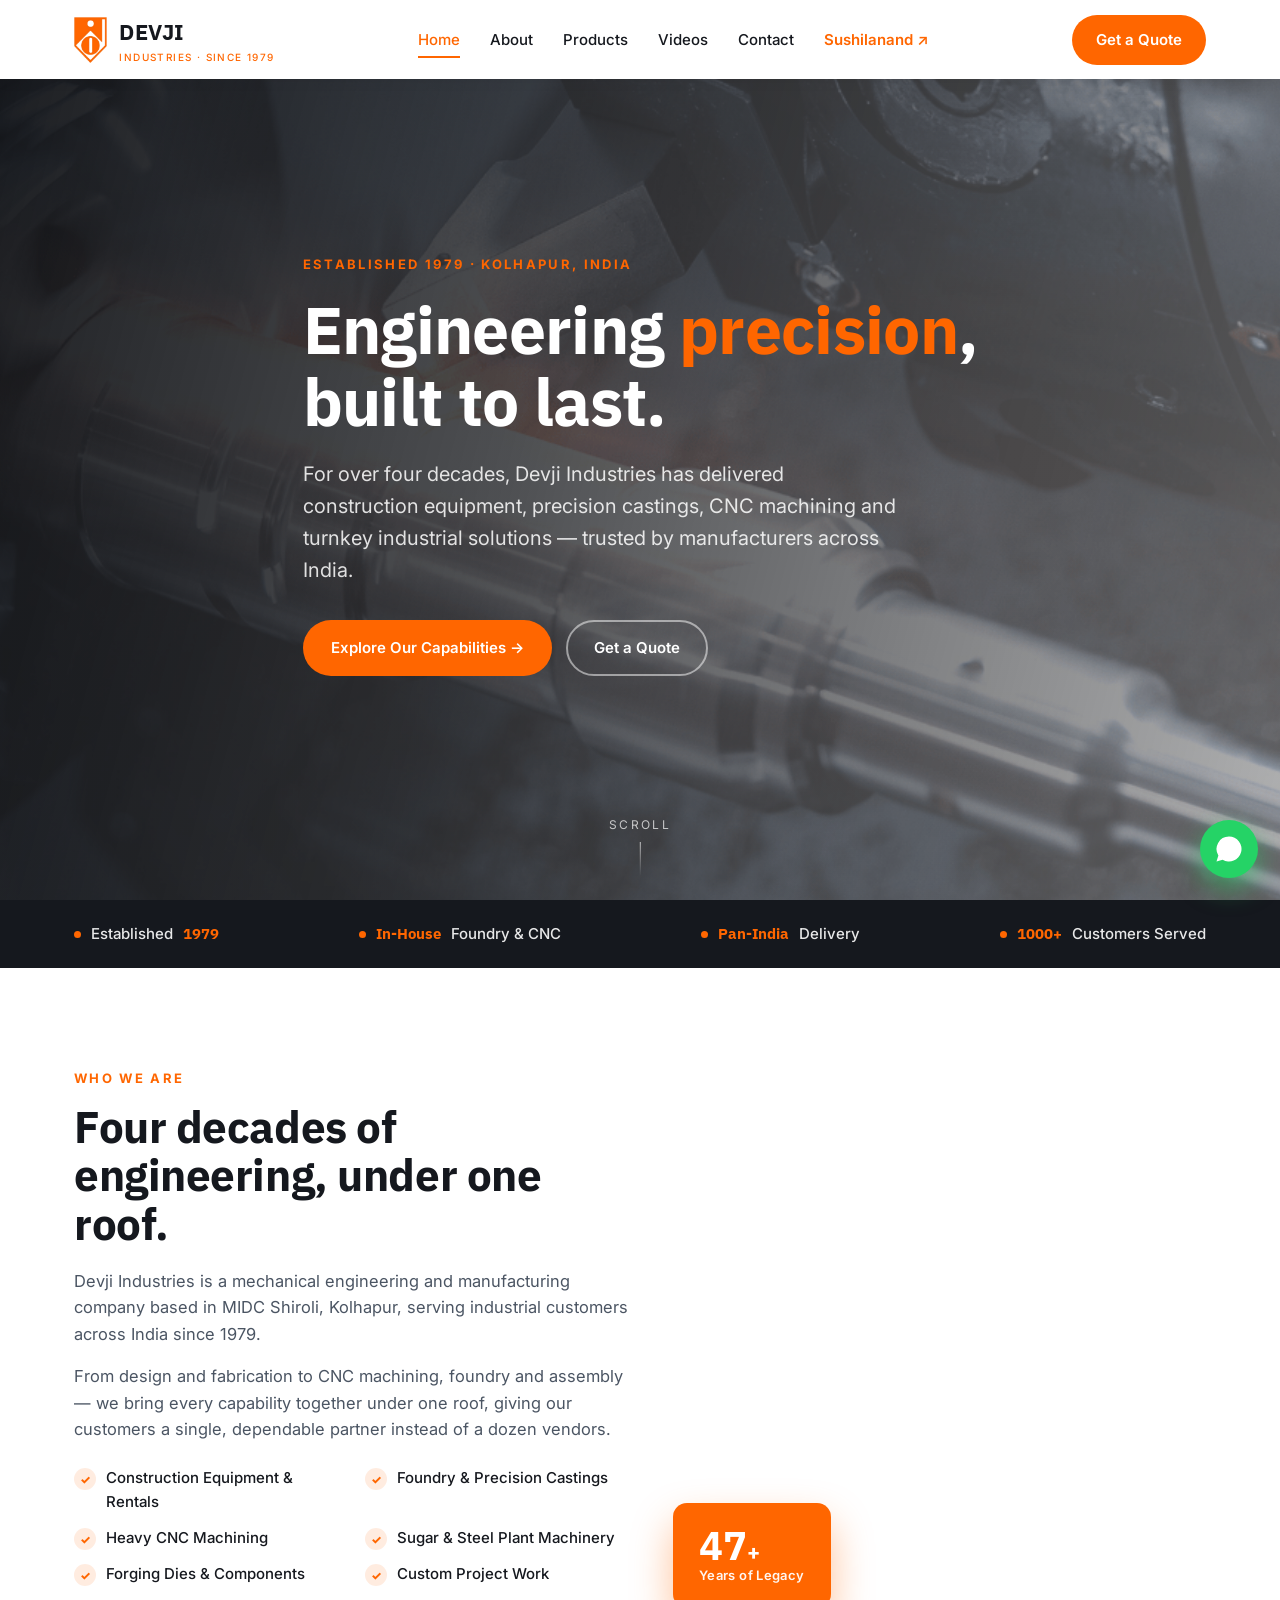
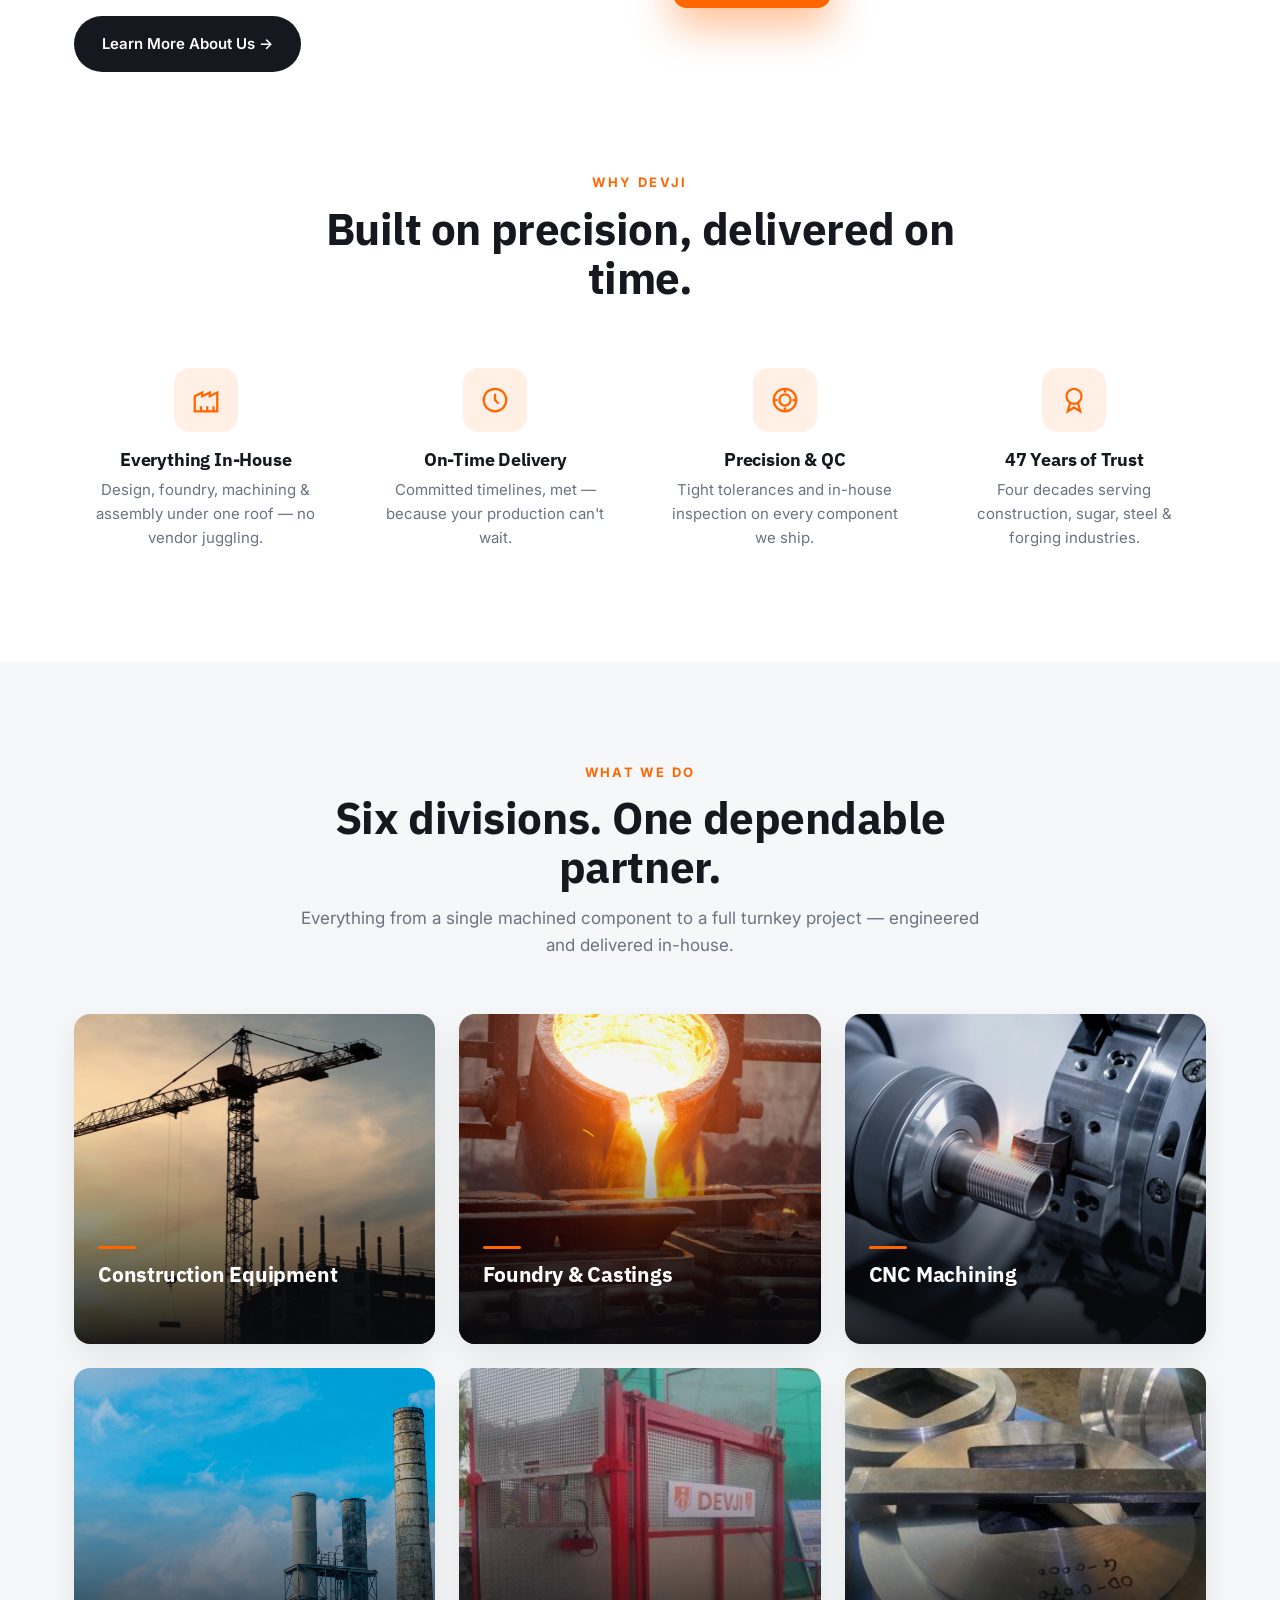
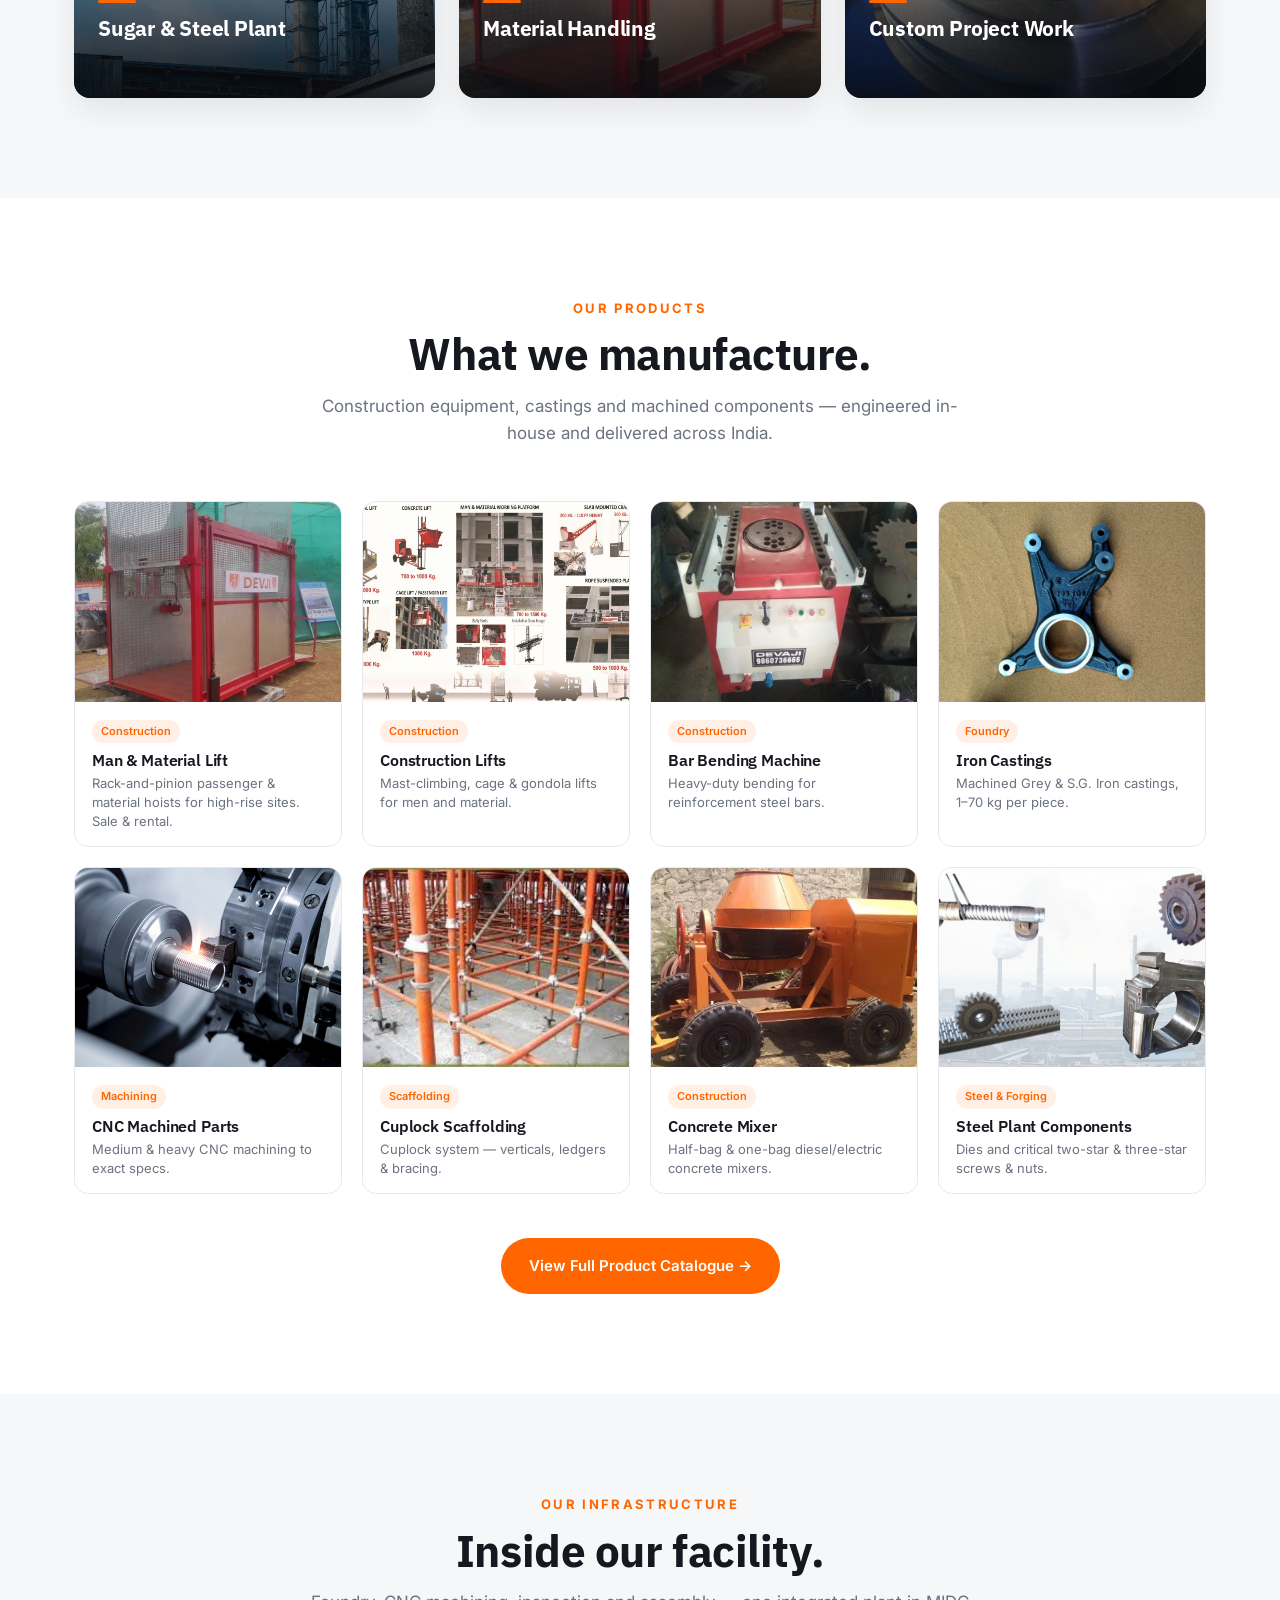
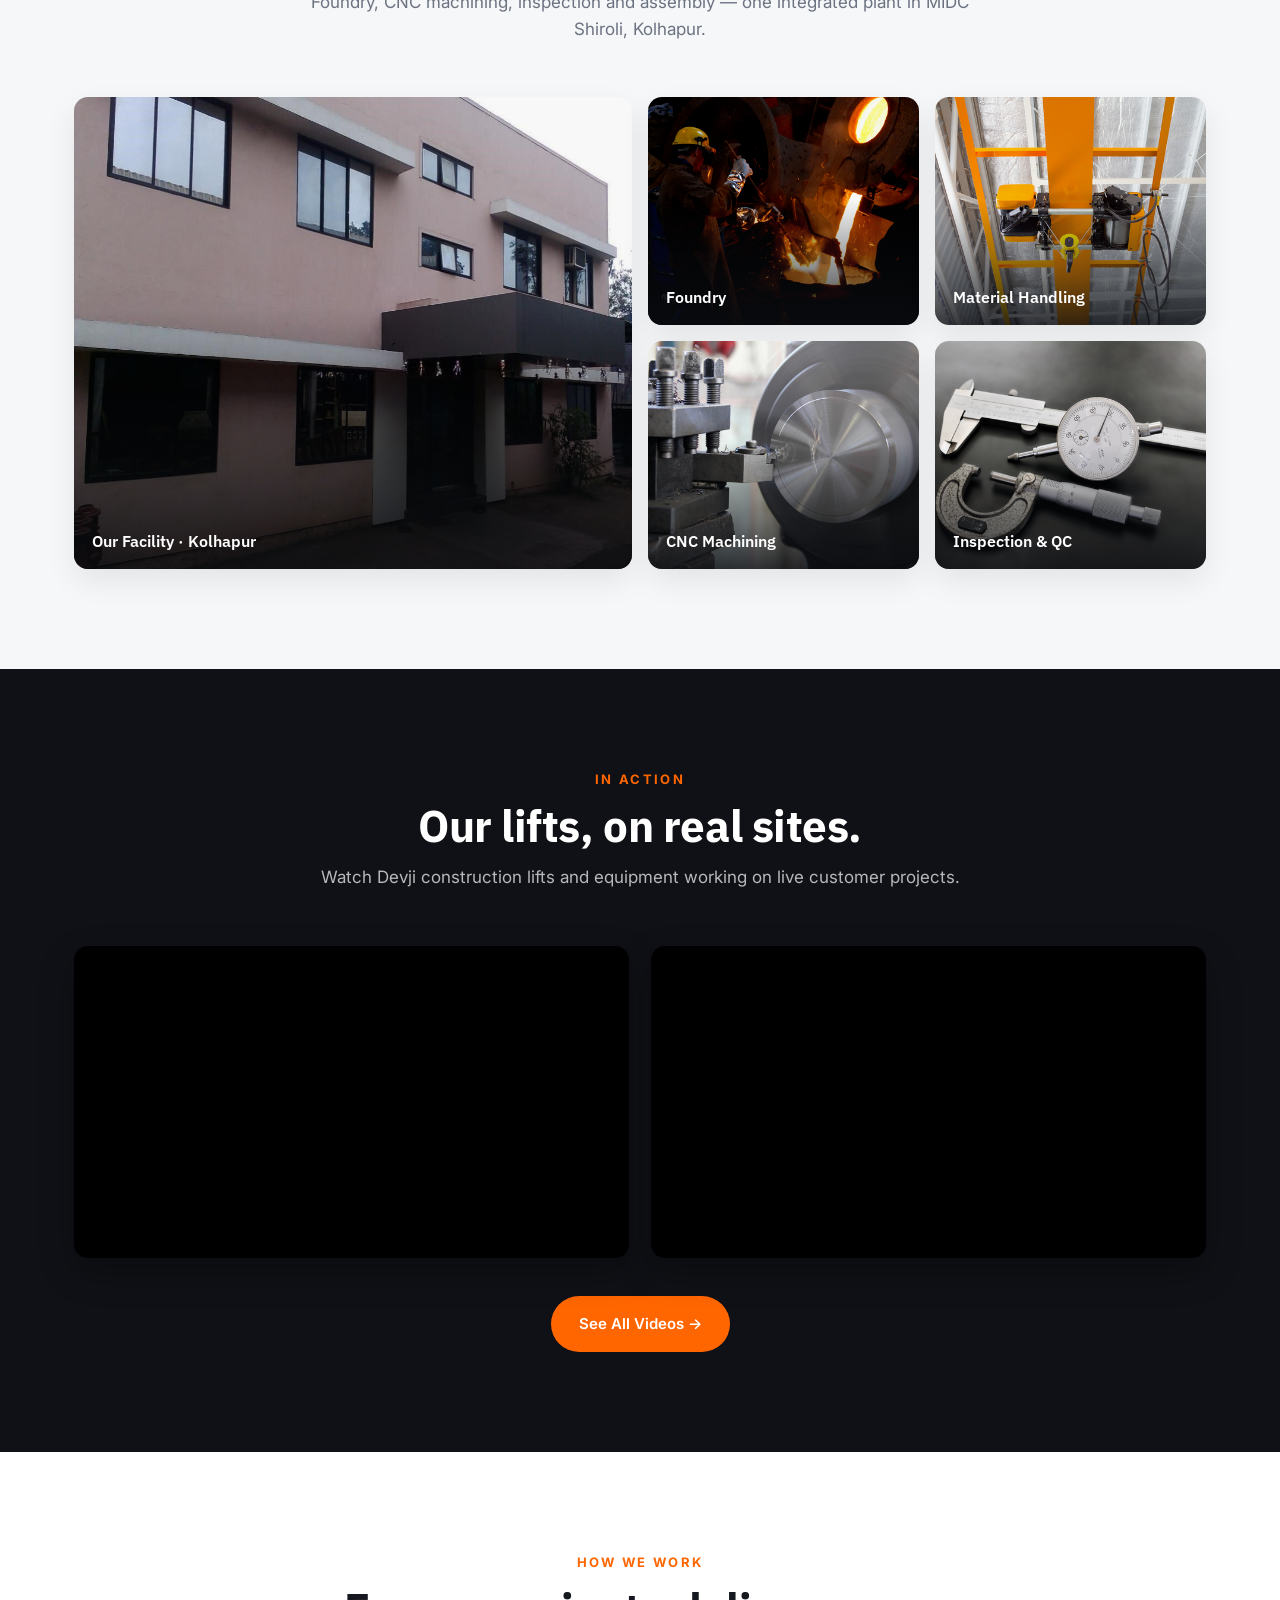
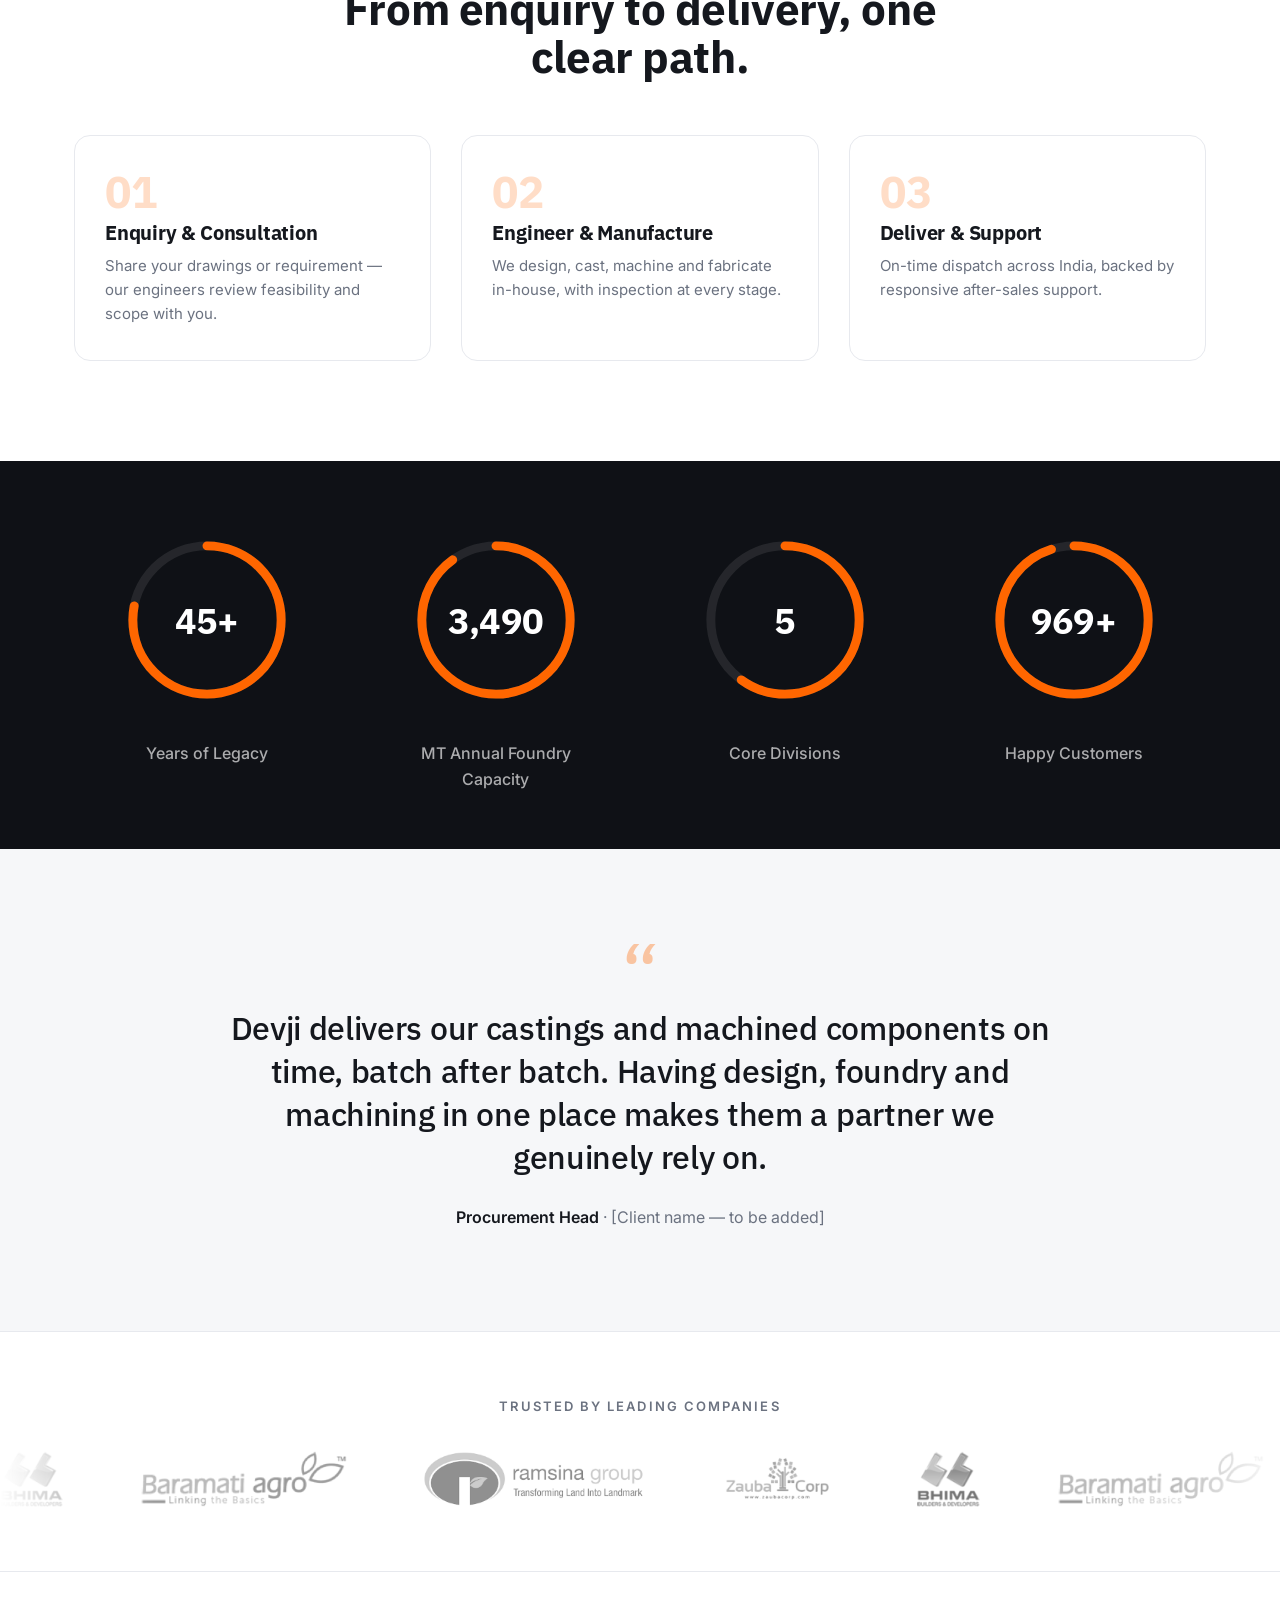
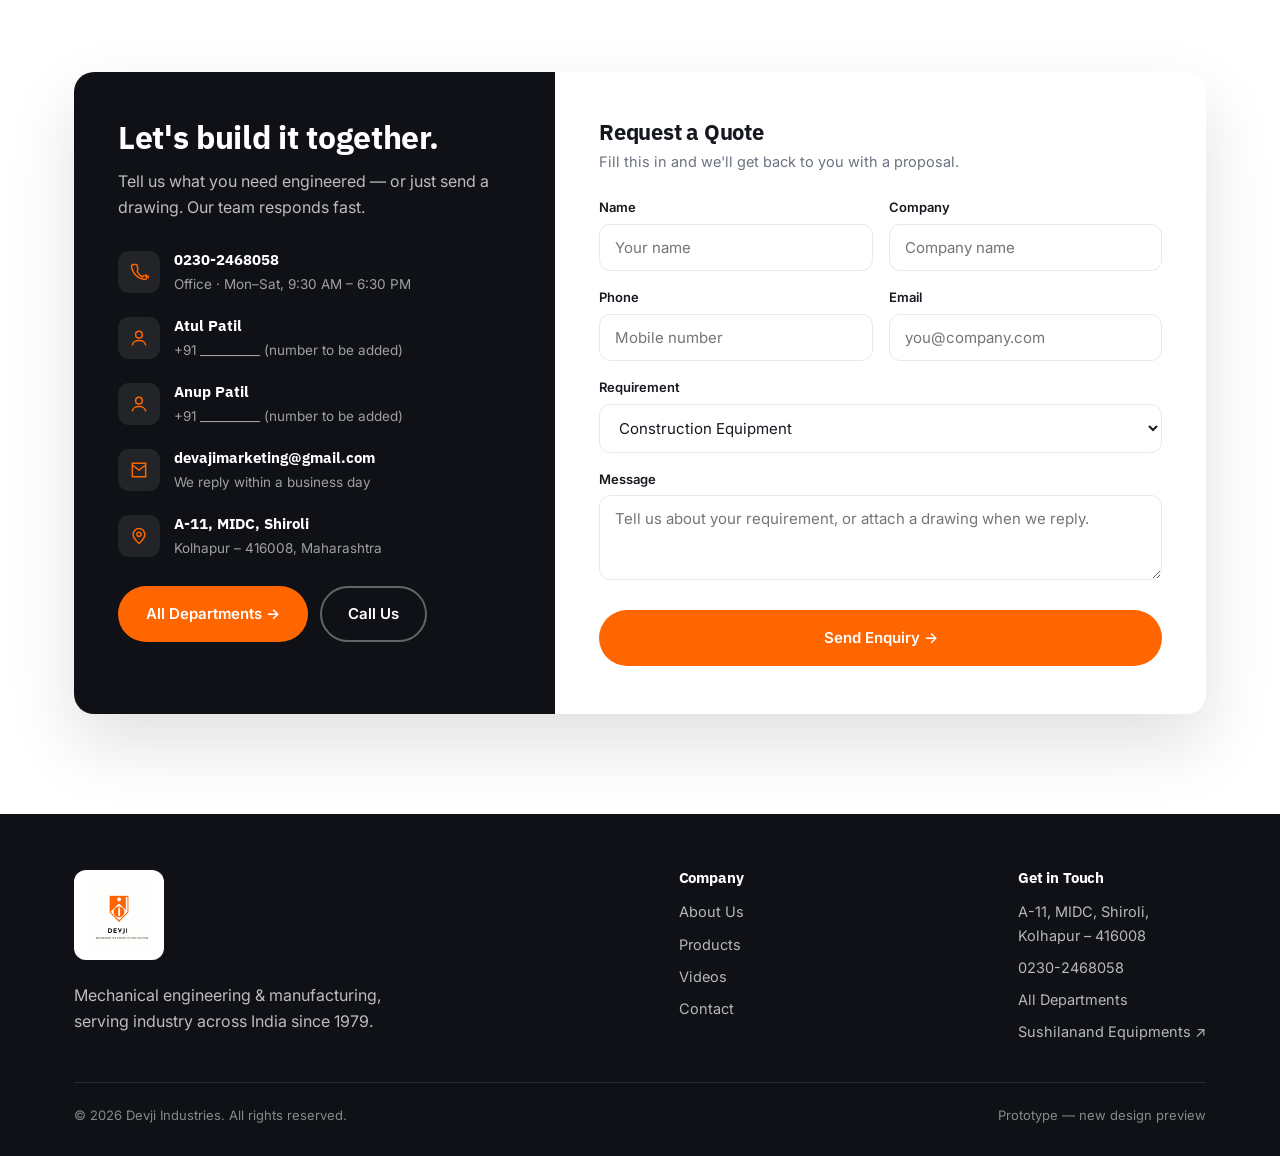
==== index.html @ efd74580 "Devji Industries + Sushilanand Equipments — multi-page website prototype" ====
<!doctype html>
<html lang="en">
<head>
<meta charset="utf-8">
<meta name="viewport" content="width=device-width, initial-scale=1">
<title>Devji Industries — Engineering reliability since 1979</title>
<link rel="icon" href="assets/devji-shield.png">
<link rel="preconnect" href="https://fonts.googleapis.com">
<link rel="preconnect" href="https://fonts.gstatic.com" crossorigin>
<link href="https://fonts.googleapis.com/css2?family=Inter:wght@400;500;600;700&family=IBM+Plex+Sans:wght@500;600;700&display=swap" rel="stylesheet">
<link rel="stylesheet" href="assets/style.css">
</head>
<body>

<header id="hdr">
  <div class="wrap nav">
    <a class="brand" href="index.html">
      <img class="mark-img" src="assets/devji-shield.png" alt="Devji">
      <span>DEVJI<small>Industries · Since 1979</small></span>
    </a>
    <nav class="links">
      <a href="index.html" class="current">Home</a><a href="about.html">About</a><a href="products.html">Products</a><a href="videos.html">Videos</a><a href="contact.html">Contact</a><a href="sushilanand.html" class="accent">Sushilanand ↗</a>
    </nav>
    <a class="btn btn-primary" href="contact.html">Get a Quote</a>
    <button class="hamb" id="hamb" aria-label="Menu"><span></span><span></span><span></span></button>
  </div>
</header>
<div class="mobile-nav" id="mnav">
  <a href="index.html">Home</a><a href="about.html">About</a><a href="products.html">Products</a><a href="videos.html">Videos</a><a href="contact.html">Contact</a><a href="sushilanand.html">Sushilanand Equipments ↗</a>
  <a class="btn btn-primary" href="contact.html">Get a Quote</a>
</div>

<!-- HERO -->
<section class="hero" id="home">
  <div class="hero-parallax" id="heroPar"><div class="hero-bg"></div></div>
  <div class="hero-overlay"></div>
  <div class="wrap">
    <div class="hero-inner">
      <div class="eyebrow reveal">Established 1979 · Kolhapur, India</div>
      <h1 class="reveal d1"><span style="white-space:nowrap">Engineering <span class="rot"><span id="rotWord">reliability</span></span>,</span><br>built to last.</h1>
      <p class="lead reveal d2">For over four decades, Devji Industries has delivered construction equipment, precision castings, CNC machining and turnkey industrial solutions — trusted by manufacturers across India.</p>
      <div class="hero-cta reveal d3">
        <a class="btn btn-primary" href="#caps">Explore Our Capabilities →</a>
        <a class="btn btn-ghost" href="contact.html">Get a Quote</a>
      </div>
    </div>
  </div>
  <div class="hero-scroll">Scroll<i></i></div>
</section>

<!-- TRUST -->
<div class="trust">
  <div class="wrap">
    <div class="item"><span class="dot"></span> Established <b>1979</b></div>
    <div class="item"><span class="dot"></span> <b>In-House</b> Foundry &amp; CNC</div>
    <div class="item"><span class="dot"></span> <b>Pan-India</b> Delivery</div>
    <div class="item"><span class="dot"></span> <b>1000+</b> Customers Served</div>
  </div>
</div>

<!-- ABOUT -->
<section class="pad" id="about">
  <div class="wrap about">
    <div>
      <div class="eyebrow reveal">Who We Are</div>
      <h2 class="reveal d1">Four decades of engineering, under one roof.</h2>
      <p class="reveal d1">Devji Industries is a mechanical engineering and manufacturing company based in MIDC Shiroli, Kolhapur, serving industrial customers across India since 1979.</p>
      <p class="reveal d2">From design and fabrication to CNC machining, foundry and assembly — we bring every capability together under one roof, giving our customers a single, dependable partner instead of a dozen vendors.</p>
      <ul class="checks reveal d2">
        <li><span class="tick">✓</span> Construction Equipment &amp; Rentals</li>
        <li><span class="tick">✓</span> Foundry &amp; Precision Castings</li>
        <li><span class="tick">✓</span> Heavy CNC Machining</li>
        <li><span class="tick">✓</span> Sugar &amp; Steel Plant Machinery</li>
        <li><span class="tick">✓</span> Forging Dies &amp; Components</li>
        <li><span class="tick">✓</span> Custom Project Work</li>
      </ul>
      <a class="btn btn-dark reveal d3" href="about.html">Learn More About Us →</a>
    </div>
    <div class="about-visual reveal d2">
      <div class="about-frame clip"><img src="assets/facility.jpg" alt="Devji Industries facility"></div>
      <div class="float-card"><div class="num">47<span style="font-size:22px">+</span></div><div class="lbl">Years of Legacy</div></div>
    </div>
  </div>
</section>

<!-- WHY -->
<section class="pad" style="padding-top:0" id="why">
  <div class="wrap">
    <div class="sec-head"><div class="eyebrow reveal">Why Devji</div><h2 class="reveal d1">Built on precision, delivered on time.</h2></div>
    <div class="why">
      <div class="why-item reveal"><div class="why-ic"><svg viewBox="0 0 24 24"><path d="M3 21V9l6-3v3l6-3v3l6-3v15z"/><path d="M8 21v-4M13 21v-4M18 21v-4"/></svg></div><h4>Everything In-House</h4><p>Design, foundry, machining &amp; assembly under one roof — no vendor juggling.</p></div>
      <div class="why-item reveal d1"><div class="why-ic"><svg viewBox="0 0 24 24"><circle cx="12" cy="12" r="9"/><path d="M12 7v5l3 3"/></svg></div><h4>On-Time Delivery</h4><p>Committed timelines, met — because your production can't wait.</p></div>
      <div class="why-item reveal d2"><div class="why-ic"><svg viewBox="0 0 24 24"><circle cx="12" cy="12" r="9"/><circle cx="12" cy="12" r="4.5"/><path d="M12 3v3M12 18v3M3 12h3M18 12h3"/></svg></div><h4>Precision &amp; QC</h4><p>Tight tolerances and in-house inspection on every component we ship.</p></div>
      <div class="why-item reveal d3"><div class="why-ic"><svg viewBox="0 0 24 24"><circle cx="12" cy="9" r="6"/><path d="M9 14l-2 7 5-3 5 3-2-7"/></svg></div><h4>47 Years of Trust</h4><p>Four decades serving construction, sugar, steel &amp; forging industries.</p></div>
    </div>
  </div>
</section>

<!-- CAPABILITIES -->
<section class="pad caps-sec" id="caps">
  <div class="wrap">
    <div class="sec-head">
      <div class="eyebrow reveal">What We Do</div>
      <h2 class="reveal d1">Six divisions. One dependable partner.</h2>
      <p class="reveal d2">Everything from a single machined component to a full turnkey project — engineered and delivered in-house.</p>
    </div>
    <div class="caps">
      <a class="cap reveal" href="products.html"><img src="assets/cap-construction.png" alt="Construction equipment"><div class="cap-body"><div class="cap-bar"></div><h3>Construction Equipment</h3><div class="cap-desc">Mast climbing platforms, man &amp; material hoists, cage &amp; gondola lifts — for sale and rental.</div><span class="cap-more">Explore →</span></div></a>
      <a class="cap reveal d1" href="products.html"><img src="assets/cap-foundry.png" alt="Foundry"><div class="cap-body"><div class="cap-bar"></div><h3>Foundry &amp; Castings</h3><div class="cap-desc">Machined gray-iron &amp; S.G.-iron castings, with 3,600 MT of annual capacity.</div><span class="cap-more">Explore →</span></div></a>
      <a class="cap reveal d2" href="products.html"><img src="assets/cap-cnc.png" alt="CNC machining"><div class="cap-body"><div class="cap-bar"></div><h3>CNC Machining</h3><div class="cap-desc">Medium &amp; heavy CNC machining and precision fabrication to exact specs.</div><span class="cap-more">Explore →</span></div></a>
      <a class="cap reveal" href="products.html"><img src="assets/cap-plant.png" alt="Sugar and steel plant"><div class="cap-body"><div class="cap-bar"></div><h3>Sugar &amp; Steel Plant</h3><div class="cap-desc">Machinery assembly, spares and specialized components for sugar &amp; steel plants.</div><span class="cap-more">Explore →</span></div></a>
      <a class="cap reveal d1" href="products.html"><img src="assets/cap-lift.jpg" alt="Material handling"><div class="cap-body"><div class="cap-bar"></div><h3>Material Handling</h3><div class="cap-desc">Bespoke lifting &amp; material-handling solutions, engineered to order.</div><span class="cap-more">Explore →</span></div></a>
      <a class="cap reveal d2" href="products.html"><img src="assets/cap-machining.jpg" alt="Custom project work"><div class="cap-body"><div class="cap-bar"></div><h3>Custom Project Work</h3><div class="cap-desc">Dies, critical screws &amp; nuts, and turnkey fabrication for demanding projects.</div><span class="cap-more">Explore →</span></div></a>
    </div>
  </div>
</section>

<!-- PRODUCTS CATALOG (preview) -->
<section class="pad" id="products">
  <div class="wrap">
    <div class="sec-head">
      <div class="eyebrow reveal">Our Products</div>
      <h2 class="reveal d1">What we manufacture.</h2>
      <p class="reveal d2">Construction equipment, castings and machined components — engineered in-house and delivered across India.</p>
    </div>
    <div class="catalog">
      <div class="pcard reveal"><div class="img"><img src="assets/cat/man-material-lift.jpg" alt="Man &amp; Material Lift"></div><div class="body"><span class="tag">Construction</span><h3>Man &amp; Material Lift</h3><p>Rack-and-pinion passenger &amp; material hoists for high-rise sites. Sale &amp; rental.</p></div></div>
      <div class="pcard reveal"><div class="img"><img src="assets/cat/construction-lift.png" alt="Construction Lift"></div><div class="body"><span class="tag">Construction</span><h3>Construction Lifts</h3><p>Mast-climbing, cage &amp; gondola lifts for men and material.</p></div></div>
      <div class="pcard reveal"><div class="img"><img src="assets/cat/bar-bending.jpg" alt="Bar Bending Machine"></div><div class="body"><span class="tag">Construction</span><h3>Bar Bending Machine</h3><p>Heavy-duty bending for reinforcement steel bars.</p></div></div>
      <div class="pcard reveal"><div class="img"><img src="assets/cat/casting.jpg" alt="Iron Castings"></div><div class="body"><span class="tag">Foundry</span><h3>Iron Castings</h3><p>Machined Grey &amp; S.G. Iron castings, 1–70 kg per piece.</p></div></div>
      <div class="pcard reveal"><div class="img"><img src="assets/cat/cnc.png" alt="CNC Components"></div><div class="body"><span class="tag">Machining</span><h3>CNC Machined Parts</h3><p>Medium &amp; heavy CNC machining to exact specs.</p></div></div>
      <div class="pcard reveal"><div class="img"><img src="assets/cat/cuplock.jpg" alt="Cuplock Scaffolding"></div><div class="body"><span class="tag">Scaffolding</span><h3>Cuplock Scaffolding</h3><p>Cuplock system — verticals, ledgers &amp; bracing.</p></div></div>
      <div class="pcard reveal"><div class="img"><img src="assets/cat/mixer.jpg" alt="Concrete Mixer"></div><div class="body"><span class="tag">Construction</span><h3>Concrete Mixer</h3><p>Half-bag &amp; one-bag diesel/electric concrete mixers.</p></div></div>
      <div class="pcard reveal"><div class="img"><img src="assets/cat/steel-plant.png" alt="Steel Plant Components"></div><div class="body"><span class="tag">Steel &amp; Forging</span><h3>Steel Plant Components</h3><p>Dies and critical two-star &amp; three-star screws &amp; nuts.</p></div></div>
    </div>
    <div style="text-align:center;margin-top:44px"><a class="btn btn-primary reveal" href="products.html">View Full Product Catalogue →</a></div>
  </div>
</section>

<!-- INFRASTRUCTURE -->
<section class="pad caps-sec" id="infra">
  <div class="wrap">
    <div class="sec-head">
      <div class="eyebrow reveal">Our Infrastructure</div>
      <h2 class="reveal d1">Inside our facility.</h2>
      <p class="reveal d2">Foundry, CNC machining, inspection and assembly — one integrated plant in MIDC Shiroli, Kolhapur.</p>
    </div>
    <div class="bento reveal d1">
      <div class="bt big"><img src="assets/facility.jpg" alt="Devji facility"><span>Our Facility · Kolhapur</span></div>
      <div class="bt"><img src="assets/infra-foundry.png" alt="Foundry"><span>Foundry</span></div>
      <div class="bt"><img src="assets/infra-crane.png" alt="Material handling"><span>Material Handling</span></div>
      <div class="bt"><img src="assets/infra-lathe.png" alt="Machining"><span>CNC Machining</span></div>
      <div class="bt"><img src="assets/infra-inspection.png" alt="Inspection"><span>Inspection &amp; QC</span></div>
    </div>
  </div>
</section>

<!-- VIDEOS (preview) -->
<section class="pad videos-sec" id="videos">
  <div class="wrap">
    <div class="sec-head">
      <div class="eyebrow reveal" style="color:var(--orange)">In Action</div>
      <h2 class="reveal d1">Our lifts, on real sites.</h2>
      <p class="reveal d2" style="color:rgba(255,255,255,.7)">Watch Devji construction lifts and equipment working on live customer projects.</p>
    </div>
    <div class="vgrid">
      <div class="vid reveal"><iframe src="https://www.youtube-nocookie.com/embed/VjLJBnm6mVE" title="Platform Lifts Manufactured by Devji" loading="lazy" allow="accelerometer; encrypted-media; gyroscope; picture-in-picture" allowfullscreen></iframe></div>
      <div class="vid reveal d1"><iframe src="https://www.youtube-nocookie.com/embed/5WIGZxOyjjI" title="Devji Kolhapur" loading="lazy" allow="accelerometer; encrypted-media; gyroscope; picture-in-picture" allowfullscreen></iframe></div>
    </div>
    <div style="text-align:center;margin-top:38px"><a class="btn btn-primary reveal" href="videos.html">See All Videos →</a></div>
  </div>
</section>

<!-- HOW WE WORK -->
<section class="pad" id="how">
  <div class="wrap">
    <div class="sec-head"><div class="eyebrow reveal">How We Work</div><h2 class="reveal d1">From enquiry to delivery, one clear path.</h2></div>
    <div class="steps">
      <div class="step reveal"><div class="no">01</div><h4>Enquiry &amp; Consultation</h4><p>Share your drawings or requirement — our engineers review feasibility and scope with you.</p></div>
      <div class="step reveal d1"><div class="no">02</div><h4>Engineer &amp; Manufacture</h4><p>We design, cast, machine and fabricate in-house, with inspection at every stage.</p></div>
      <div class="step reveal d2"><div class="no">03</div><h4>Deliver &amp; Support</h4><p>On-time dispatch across India, backed by responsive after-sales support.</p></div>
    </div>
  </div>
</section>

<!-- STATS gauges -->
<div class="stats">
  <div class="wrap">
    <div class="gauge reveal"><div class="ring"><svg viewBox="0 0 150 150" width="206" height="206"><circle class="track" cx="75" cy="75" r="54"/><circle class="prog" cx="75" cy="75" r="54" data-pct=".78"/></svg><div class="val" data-count="47" data-suffix="+">0</div></div><div class="lbl">Years of Legacy</div></div>
    <div class="gauge reveal d1"><div class="ring"><svg viewBox="0 0 150 150" width="206" height="206"><circle class="track" cx="75" cy="75" r="54"/><circle class="prog" cx="75" cy="75" r="54" data-pct=".9"/></svg><div class="val" data-count="3600">0</div></div><div class="lbl">MT Annual Foundry Capacity</div></div>
    <div class="gauge reveal d2"><div class="ring"><svg viewBox="0 0 150 150" width="206" height="206"><circle class="track" cx="75" cy="75" r="54"/><circle class="prog" cx="75" cy="75" r="54" data-pct=".6"/></svg><div class="val" data-count="6">0</div></div><div class="lbl">Core Divisions</div></div>
    <div class="gauge reveal d3"><div class="ring"><svg viewBox="0 0 150 150" width="206" height="206"><circle class="track" cx="75" cy="75" r="54"/><circle class="prog" cx="75" cy="75" r="54" data-pct=".95"/></svg><div class="val" data-count="1000" data-suffix="+">0</div></div><div class="lbl">Happy Customers</div></div>
  </div>
</div>

<!-- TESTIMONIAL -->
<section class="pad testi">
  <div class="wrap">
    <div class="card reveal">
      <div class="qmark">&ldquo;</div>
      <blockquote>Devji delivers our castings and machined components on time, batch after batch. Having design, foundry and machining in one place makes them a partner we genuinely rely on.</blockquote>
      <div class="who">Procurement Head <span>· [Client name — to be added]</span></div>
    </div>
  </div>
</section>

<!-- CLIENTS -->
<div class="clients">
  <div class="cap-note reveal">Trusted by leading companies</div>
  <div class="marquee"><div class="mtrack">
    <img src="assets/client-bhima.png" alt="Bhima"><img src="assets/client-baramati.png" alt="Baramati Agro"><img src="assets/client-ramsina.png" alt="Ramsina"><img src="assets/client-zauba.png" alt="Zauba">
    <img src="assets/client-bhima.png" alt=""><img src="assets/client-baramati.png" alt=""><img src="assets/client-ramsina.png" alt=""><img src="assets/client-zauba.png" alt="">
  </div></div>
</div>

<!-- CONTACT (preview) -->
<section class="pad contact" id="contact">
  <div class="wrap">
    <div class="contact-grid">
      <div class="c-info">
        <h2>Let's build it together.</h2>
        <p>Tell us what you need engineered — or just send a drawing. Our team responds fast.</p>
        <div class="c-line"><span class="ci"><svg viewBox="0 0 24 24"><path d="M21 16v3a2 2 0 0 1-2 2 18 18 0 0 1-16-16 2 2 0 0 1 2-2h3a2 2 0 0 1 2 2c.1 1 .3 2 .6 2.9a2 2 0 0 1-.5 2.1L10 12a15 15 0 0 0 6 6l1-1.1a2 2 0 0 1 2.1-.5c.9.3 1.9.5 2.9.6a2 2 0 0 1 2 2z"/></svg></span><div><b>0230-2468058</b><span>Office · Mon–Sat, 9:30 AM – 6:30 PM</span></div></div>
        <div class="c-line"><span class="ci"><svg viewBox="0 0 24 24"><circle cx="12" cy="8" r="4"/><path d="M4 21c0-4 4-6 8-6s8 2 8 6"/></svg></span><div><b>Atul Patil</b><span>+91 __________ (number to be added)</span></div></div>
        <div class="c-line"><span class="ci"><svg viewBox="0 0 24 24"><circle cx="12" cy="8" r="4"/><path d="M4 21c0-4 4-6 8-6s8 2 8 6"/></svg></span><div><b>Anup Patil</b><span>+91 __________ (number to be added)</span></div></div>
        <div class="c-line"><span class="ci"><svg viewBox="0 0 24 24"><path d="M4 4h16v16H4z"/><path d="M4 6l8 6 8-6"/></svg></span><div><b>devajimarketing@gmail.com</b><span>We reply within a business day</span></div></div>
        <div class="c-line"><span class="ci"><svg viewBox="0 0 24 24"><path d="M12 21s-7-6-7-11a7 7 0 0 1 14 0c0 5-7 11-7 11z"/><circle cx="12" cy="10" r="2.5"/></svg></span><div><b>A-11, MIDC, Shiroli</b><span>Kolhapur – 416008, Maharashtra</span></div></div>
        <div class="c-btns">
          <a class="btn btn-primary" href="contact.html">All Departments →</a>
          <a class="btn btn-ghost" style="border-color:rgba(255,255,255,.35);color:#fff" href="tel:02302468058">Call Us</a>
        </div>
      </div>
      <div class="c-form">
        <h3>Request a Quote</h3>
        <p>Fill this in and we'll get back to you with a proposal.</p>
        <div class="field-row">
          <div class="field"><label>Name</label><input type="text" placeholder="Your name"></div>
          <div class="field"><label>Company</label><input type="text" placeholder="Company name"></div>
        </div>
        <div class="field-row">
          <div class="field"><label>Phone</label><input type="tel" placeholder="Mobile number"></div>
          <div class="field"><label>Email</label><input type="email" placeholder="you@company.com"></div>
        </div>
        <div class="field"><label>Requirement</label>
          <select><option>Construction Equipment</option><option>Foundry &amp; Castings</option><option>CNC Machining</option><option>Sugar &amp; Steel Plant</option><option>Material Handling</option><option>Custom Project Work</option><option>Other</option></select>
        </div>
        <div class="field"><label>Message</label><textarea rows="3" placeholder="Tell us about your requirement, or attach a drawing when we reply."></textarea></div>
        <a class="btn btn-primary" href="#">Send Enquiry →</a>
      </div>
    </div>
  </div>
</section>

<!-- FOOTER -->
<footer>
  <div class="wrap">
    <div class="foot-top">
      <div class="foot-brand">
        <span class="foot-logo"><img src="assets/devji-logo.png" alt="Devji Industries"></span>
        <p>Mechanical engineering &amp; manufacturing, serving industry across India since 1979.</p>
      </div>
      <div class="foot-col"><h4>Company</h4><a href="about.html">About Us</a><a href="products.html">Products</a><a href="videos.html">Videos</a><a href="contact.html">Contact</a></div>
      <div class="foot-col"><h4>Get in Touch</h4><p>A-11, MIDC, Shiroli,<br>Kolhapur – 416008</p><a href="tel:02302468058">0230-2468058</a><a href="contact.html">All Departments</a><a href="sushilanand.html">Sushilanand Equipments ↗</a></div>
    </div>
    <div class="foot-bottom"><span>© 2026 Devji Industries. All rights reserved.</span><span>Prototype — new design preview</span></div>
  </div>
</footer>

<a class="wa-float" href="https://wa.me/919890824779" target="_blank" rel="noopener" aria-label="WhatsApp"><svg viewBox="0 0 24 24"><path d="M17.5 14.4c-.3-.2-1.7-.9-2-1-.3-.1-.5-.2-.7.1l-.9 1.1c-.2.2-.3.2-.6.1a8 8 0 0 1-2.4-1.5 9 9 0 0 1-1.6-2c-.2-.3 0-.5.1-.6l.5-.6c.1-.2.2-.3.3-.5s0-.4 0-.5l-.9-2.2c-.2-.6-.5-.5-.7-.5H6.7c-.2 0-.5.1-.7.3a3 3 0 0 0-1 2.4A5.5 5.5 0 0 0 6.2 12a12 12 0 0 0 4.6 4c.6.3 1.1.4 1.5.6.6.2 1.2.2 1.6.1.5-.1 1.7-.7 1.9-1.4.2-.6.2-1.2.2-1.3l-.5-.6zM12 2a10 10 0 0 0-8.5 15.2L2 22l4.9-1.4A10 10 0 1 0 12 2z"/></svg></a>

<script src="assets/app.js"></script>
</body>
</html>
---- assets/style.css ----
/* ===== Devji / shared styles ===== */
@view-transition { navigation: auto; }
::view-transition-old(root){animation:vtOut .28s ease both}
::view-transition-new(root){animation:vtIn .34s ease both}
@keyframes vtOut{to{opacity:0;transform:translateY(-8px)}}
@keyframes vtIn{from{opacity:0;transform:translateY(12px)}to{opacity:1;transform:none}}

:root{
  --orange:#FF6600; --orange-dark:#e25200; --ink:#15181e; --ink-2:#232833;
  --grey:#6b7280; --line:#e7e9ee; --bg:#ffffff; --bg-soft:#f6f7f9; --wa:#25D366;
  --radius:16px; --maxw:1180px; --display:'IBM Plex Sans',system-ui,sans-serif;
}
*{box-sizing:border-box;margin:0;padding:0}
html{scroll-behavior:smooth}
body{font-family:'Inter',system-ui,Arial,sans-serif;color:var(--ink);background:var(--bg);line-height:1.6;-webkit-font-smoothing:antialiased;overflow-x:hidden}
h1,h2,h3,h4,.display{font-family:var(--display);line-height:1.1;letter-spacing:-.01em}
a{text-decoration:none;color:inherit}
img{max-width:100%}
.wrap{max-width:var(--maxw);margin:0 auto;padding:0 24px}
.eyebrow{font-weight:700;font-size:13px;letter-spacing:.18em;text-transform:uppercase;color:var(--orange)}
.btn{display:inline-flex;align-items:center;gap:8px;font-weight:600;font-size:15px;padding:14px 26px;border-radius:999px;transition:.25s ease;cursor:pointer;border:2px solid transparent}
.btn-primary{background:var(--orange);color:#fff}
.btn-primary:hover{background:var(--orange-dark);transform:translateY(-2px);box-shadow:0 10px 24px rgba(255,102,0,.35)}
.btn-ghost{background:transparent;color:#fff;border-color:rgba(255,255,255,.5)}
.btn-ghost:hover{background:#fff;color:var(--ink);transform:translateY(-2px)}
.btn-dark{background:var(--ink);color:#fff}
.btn-dark:hover{background:var(--ink-2);transform:translateY(-2px)}
.btn-wa{background:var(--wa);color:#fff}
.btn-wa:hover{filter:brightness(1.06);transform:translateY(-2px);box-shadow:0 10px 24px rgba(37,211,102,.4)}
.sec-head{text-align:center;max-width:680px;margin:0 auto 54px}
.sec-head h2{font-size:clamp(28px,4vw,44px);font-weight:700;margin:12px 0 14px}
.sec-head p{color:var(--grey);font-size:17px}
section.pad{padding:100px 0}

/* HEADER */
header{position:fixed;top:0;left:0;right:0;z-index:60;transition:.3s ease;background:#fff;box-shadow:0 2px 14px rgba(0,0,0,.05);padding:14px 0}
header.scrolled{box-shadow:0 6px 24px rgba(0,0,0,.09);padding:9px 0}
.nav{display:flex;align-items:center;justify-content:space-between}
.brand{display:flex;align-items:center;gap:12px;font-family:var(--display);font-weight:700;font-size:22px;letter-spacing:.02em;color:var(--ink)}
.brand .mark-img{height:46px;width:auto;display:block;flex:0 0 auto;transition:.3s}
header.scrolled .brand .mark-img{height:40px}
.brand small{display:block;font-family:'Inter';font-weight:500;font-size:10px;letter-spacing:.14em;color:var(--orange);text-transform:uppercase}
nav.links{display:flex;align-items:center;gap:30px}
nav.links a{font-weight:500;font-size:15px;color:var(--ink);transition:.2s;position:relative}
nav.links a::after{content:"";position:absolute;left:0;bottom:-6px;width:0;height:2px;background:var(--orange);transition:.25s}
nav.links a:hover{color:var(--orange)} nav.links a:hover::after{width:100%}
nav.links a.current{color:var(--orange)} nav.links a.current::after{width:100%}
nav.links a.accent{color:var(--orange);font-weight:600}
.nav .btn{padding:11px 22px}
.hamb{display:none;flex-direction:column;gap:5px;background:none;border:0;cursor:pointer;padding:6px}
.hamb span{width:26px;height:2.5px;background:var(--ink);border-radius:2px;transition:.3s}
.mobile-nav{position:fixed;inset:0;background:#fff;z-index:55;transform:translateX(100%);transition:.35s ease;display:flex;flex-direction:column;justify-content:center;gap:8px;padding:40px}
.mobile-nav.open{transform:none}
.mobile-nav a{font-family:var(--display);font-weight:600;font-size:26px;padding:14px 0;border-bottom:1px solid var(--line)}
.mobile-nav .btn{margin-top:20px;justify-content:center}
@media(max-width:860px){nav.links,.nav>.btn{display:none} .hamb{display:flex}}

/* HERO (home) */
.hero{position:relative;min-height:100vh;display:flex;align-items:center;overflow:hidden;color:#fff}
.hero-parallax{position:absolute;inset:-12% 0;will-change:transform}
.hero-bg{width:100%;height:100%;background:url('hero-cnc.png') center/cover no-repeat;transform:scale(1.06);animation:kenburns 24s ease-in-out infinite alternate}
@keyframes kenburns{to{transform:scale(1.18)}}
.hero-overlay{position:absolute;inset:0;background:linear-gradient(105deg,rgba(10,12,16,.93) 0%,rgba(10,12,16,.72) 42%,rgba(10,12,16,.32) 100%)}
.hero .wrap{position:relative;z-index:2;padding-top:90px;padding-bottom:60px}
.hero-inner{max-width:780px}
.hero h1{font-size:clamp(38px,6vw,66px);font-weight:700;margin:18px 0 20px}
.rot{display:inline-block;color:var(--orange)}
.rot span{display:inline-block;transition:opacity .4s ease,transform .4s ease}
.rot span.out{opacity:0;transform:translateY(-14px)}
.hero p.lead{font-size:clamp(16px,2vw,20px);color:rgba(255,255,255,.85);max-width:600px;margin-bottom:34px}
.hero-cta{display:flex;gap:14px;flex-wrap:wrap}
.hero-scroll{position:absolute;bottom:24px;left:50%;transform:translateX(-50%);z-index:2;color:rgba(255,255,255,.7);font-size:12px;letter-spacing:.2em;text-transform:uppercase;display:flex;flex-direction:column;align-items:center;gap:8px}
.hero-scroll i{width:1px;height:34px;background:linear-gradient(rgba(255,255,255,.7),transparent);animation:pulse 1.8s infinite}
@keyframes pulse{0%,100%{opacity:.3}50%{opacity:1}}

/* PAGE HERO (interior pages) */
.page-hero{position:relative;padding:150px 0 70px;color:#fff;overflow:hidden}
.page-hero .pbg{position:absolute;inset:0;background-size:cover;background-position:center;transform:scale(1.05)}
.page-hero::after{content:"";position:absolute;inset:0;background:linear-gradient(100deg,rgba(10,12,16,.92),rgba(10,12,16,.6))}
.page-hero .wrap{position:relative;z-index:2}
.page-hero h1{font-size:clamp(34px,5vw,54px);font-weight:700;margin:12px 0 12px}
.page-hero p{color:rgba(255,255,255,.82);max-width:620px;font-size:17px}
.crumb{font-size:13px;color:rgba(255,255,255,.6);margin-bottom:6px}.crumb b{color:var(--orange)}

/* TRUST */
.trust{background:var(--ink);color:#fff}
.trust .wrap{display:flex;flex-wrap:wrap;justify-content:space-between;gap:18px;padding:22px 24px}
.trust .item{display:flex;align-items:center;gap:10px;font-weight:500;font-size:15px;color:rgba(255,255,255,.9)}
.trust .item b{color:var(--orange);font-family:var(--display);font-weight:700}
.trust .dot{width:7px;height:7px;border-radius:50%;background:var(--orange)}

/* ABOUT */
.about{display:grid;grid-template-columns:1.05fr .95fr;gap:60px;align-items:center}
@media(max-width:900px){.about{grid-template-columns:1fr;gap:40px}}
.about h2{font-size:clamp(28px,4vw,44px);font-weight:700;margin:14px 0 20px}
.about p{color:#4b5563;margin-bottom:16px;font-size:16.5px}
.checks{list-style:none;margin:24px 0 30px;display:grid;grid-template-columns:1fr 1fr;gap:12px 20px}
@media(max-width:520px){.checks{grid-template-columns:1fr}}
.checks li{display:flex;align-items:flex-start;gap:10px;font-weight:500;font-size:15px}
.checks .tick{flex:0 0 22px;width:22px;height:22px;border-radius:50%;background:rgba(255,102,0,.12);color:var(--orange);display:grid;place-items:center;font-size:12px;font-weight:800;margin-top:2px}
.about-visual{position:relative}
.about-frame{border-radius:var(--radius);overflow:hidden;box-shadow:0 30px 60px rgba(0,0,0,.15)}
.about-frame img{width:100%;height:100%;max-height:520px;object-fit:cover;display:block}
.float-card{position:absolute;left:-24px;bottom:-24px;background:var(--orange);color:#fff;border-radius:14px;padding:22px 26px;box-shadow:0 20px 40px rgba(255,102,0,.4)}
.float-card .num{font-family:var(--display);font-weight:700;font-size:40px;line-height:1}
.float-card .lbl{font-size:13px;font-weight:600;letter-spacing:.03em;opacity:.95}
@media(max-width:900px){.float-card{left:16px;bottom:-20px}}
.clip{clip-path:inset(0 100% 0 0);transition:clip-path 1s cubic-bezier(.7,0,.2,1)}
.clip.in{clip-path:inset(0 0 0 0)}

/* WHY */
.why{display:grid;grid-template-columns:repeat(4,1fr);gap:26px}
@media(max-width:860px){.why{grid-template-columns:1fr 1fr}}
@media(max-width:520px){.why{grid-template-columns:1fr}}
.why-item{text-align:center;padding:12px}
.why-ic{width:64px;height:64px;margin:0 auto 18px;border-radius:16px;background:rgba(255,102,0,.1);display:grid;place-items:center;color:var(--orange)}
.why-ic svg{width:30px;height:30px;stroke:currentColor;fill:none;stroke-width:1.8}
.why-item h4{font-size:18px;font-weight:700;margin-bottom:8px}
.why-item p{color:var(--grey);font-size:15px}

/* CAPABILITIES */
.caps-sec{background:var(--bg-soft)}
.caps{display:grid;grid-template-columns:repeat(3,1fr);gap:24px}
@media(max-width:900px){.caps{grid-template-columns:1fr 1fr}}
@media(max-width:600px){.caps{grid-template-columns:1fr}}
.cap{position:relative;height:330px;border-radius:var(--radius);overflow:hidden;cursor:pointer;box-shadow:0 12px 30px rgba(0,0,0,.08)}
.cap img{position:absolute;inset:0;width:100%;height:100%;object-fit:cover;filter:brightness(.94) contrast(1.05) saturate(1.05);transition:transform .7s cubic-bezier(.2,.6,.2,1)}
.cap:hover img{transform:scale(1.09)}
.cap::after{content:"";position:absolute;inset:0;background:linear-gradient(transparent 32%,rgba(10,12,16,.92));transition:.4s}
.cap-body{position:absolute;left:24px;right:24px;bottom:24px;z-index:2;color:#fff}
.cap-bar{width:38px;height:3px;background:var(--orange);border-radius:2px;margin-bottom:14px;transition:width .4s}
.cap:hover .cap-bar{width:64px}
.cap-body h3{font-size:21px;font-weight:700}
.cap-desc{max-height:0;overflow:hidden;opacity:0;transition:.45s ease;font-size:14.5px;color:rgba(255,255,255,.82)}
.cap:hover .cap-desc{max-height:110px;opacity:1;margin-top:8px}
.cap-more{display:inline-flex;gap:6px;color:var(--orange);font-weight:600;font-size:14px;margin-top:10px;opacity:0;transform:translateY(6px);transition:.45s}
.cap:hover .cap-more{opacity:1;transform:none}

/* INFRASTRUCTURE bento */
.bento{display:grid;grid-template-columns:repeat(4,1fr);grid-auto-rows:228px;gap:16px}
@media(max-width:760px){.bento{grid-template-columns:1fr 1fr;grid-auto-rows:170px}}
.bt{position:relative;border-radius:14px;overflow:hidden;box-shadow:0 12px 30px rgba(0,0,0,.08)}
.bt img{position:absolute;inset:0;width:100%;height:100%;object-fit:cover;filter:brightness(.95) contrast(1.05);transition:transform .7s cubic-bezier(.2,.6,.2,1)}
.bt:hover img{transform:scale(1.08)}
.bt::after{content:"";position:absolute;inset:0;background:linear-gradient(transparent 45%,rgba(10,12,16,.82))}
.bt span{position:absolute;left:18px;bottom:15px;z-index:2;color:#fff;font-family:var(--display);font-weight:600;font-size:16px}
.bt.big{grid-column:span 2;grid-row:span 2}

/* HOW WE WORK */
.steps{display:grid;grid-template-columns:repeat(3,1fr);gap:30px}
@media(max-width:760px){.steps{grid-template-columns:1fr;gap:20px}}
.step{position:relative;padding:34px 30px;background:#fff;border:1px solid var(--line);border-radius:var(--radius);transition:.3s}
.step:hover{border-color:var(--orange);box-shadow:0 16px 34px rgba(0,0,0,.07);transform:translateY(-4px)}
.step .no{font-family:var(--display);font-weight:700;font-size:44px;color:rgba(255,102,0,.22);line-height:1}
.step h4{font-size:20px;font-weight:700;margin:8px 0 10px}
.step p{color:var(--grey);font-size:15px}

/* PRODUCTS CATALOG */
.catalog{display:grid;grid-template-columns:repeat(4,1fr);gap:20px}
@media(max-width:1000px){.catalog{grid-template-columns:repeat(3,1fr)}}
@media(max-width:760px){.catalog{grid-template-columns:1fr 1fr}}
@media(max-width:480px){.catalog{grid-template-columns:1fr}}
.pcard{background:#fff;border:1px solid var(--line);border-radius:14px;overflow:hidden;transition:.3s}
.pcard:hover{transform:translateY(-5px);box-shadow:0 18px 38px rgba(0,0,0,.1);border-color:transparent}
.pcard .img{aspect-ratio:4/3;overflow:hidden;background:#f0f0f0}
.pcard .img img{width:100%;height:100%;object-fit:cover;transition:transform .6s}
.pcard:hover .img img{transform:scale(1.06)}
.pcard .body{padding:15px 17px}
.pcard .tag{display:inline-block;font-size:11px;font-weight:600;color:var(--orange);background:rgba(255,102,0,.1);padding:3px 9px;border-radius:999px;margin-bottom:9px}
.pcard h3{font-size:15.5px;font-weight:600;margin-bottom:5px}
.pcard p{font-size:13px;color:var(--grey);line-height:1.45}
/* product filter chips */
.filters{display:flex;flex-wrap:wrap;gap:10px;justify-content:center;margin-bottom:40px}
.chip{font-size:14px;font-weight:600;padding:9px 18px;border-radius:999px;border:1.5px solid var(--line);background:#fff;color:var(--ink);cursor:pointer;transition:.2s}
.chip:hover{border-color:var(--orange);color:var(--orange)}
.chip.active{background:var(--orange);color:#fff;border-color:var(--orange)}
.pcard.hide{display:none}

/* VIDEOS */
.videos-sec{background:#0f1116;color:#fff}
.videos-sec .sec-head h2{color:#fff}
.vgrid{display:grid;grid-template-columns:repeat(2,1fr);gap:22px}
@media(max-width:760px){.vgrid{grid-template-columns:1fr}}
.vid{position:relative;border-radius:14px;overflow:hidden;aspect-ratio:16/9;background:#000;box-shadow:0 14px 34px rgba(0,0,0,.3)}
.vid iframe{width:100%;height:100%;border:0;display:block}

/* STATS gauges */
.stats{background:#0f1116;color:#fff}
.stats .wrap{display:grid;grid-template-columns:repeat(4,1fr);gap:24px;padding:56px 24px}
@media(max-width:760px){.stats .wrap{grid-template-columns:1fr 1fr;gap:44px 24px}}
.gauge{text-align:center}
.gauge .ring{position:relative;width:206px;height:206px;margin:0 auto 18px}
.gauge svg{transform:rotate(-90deg)}
.gauge .track{fill:none;stroke:rgba(255,255,255,.09);stroke-width:6.5}
.gauge .prog{fill:none;stroke:var(--orange);stroke-width:6.5;stroke-linecap:round;stroke-dasharray:339;stroke-dashoffset:339;transition:stroke-dashoffset 1.6s cubic-bezier(.2,.7,.2,1)}
.gauge .val{position:absolute;inset:0;display:flex;align-items:center;justify-content:center;font-family:var(--display);font-weight:700;font-size:36px;letter-spacing:-.02em}
.gauge .lbl{color:rgba(255,255,255,.65);font-weight:500;font-size:16px;max-width:190px;margin:0 auto}

/* TESTIMONIAL */
.testi{background:var(--bg-soft)}
.testi .card{max-width:840px;margin:0 auto;text-align:center}
.testi .qmark{font-family:var(--display);font-size:80px;line-height:.6;color:var(--orange);opacity:.35}
.testi blockquote{font-family:var(--display);font-weight:500;font-size:clamp(22px,3vw,32px);line-height:1.35;letter-spacing:-.01em;margin:10px 0 26px}
.testi .who{font-weight:600}.testi .who span{color:var(--grey);font-weight:400}

/* CLIENTS marquee */
.clients{padding:64px 0;background:#fff;border-top:1px solid var(--line);border-bottom:1px solid var(--line)}
.clients .cap-note{text-align:center;color:var(--grey);font-weight:600;font-size:13px;letter-spacing:.16em;text-transform:uppercase;margin-bottom:34px}
.marquee{overflow:hidden;-webkit-mask-image:linear-gradient(90deg,transparent,#000 12%,#000 88%,transparent);mask-image:linear-gradient(90deg,transparent,#000 12%,#000 88%,transparent)}
.mtrack{display:flex;align-items:center;gap:76px;width:max-content;animation:scroll 26s linear infinite}
@keyframes scroll{to{transform:translateX(-50%)}}
.mtrack img{height:56px;width:auto;filter:grayscale(1);opacity:.55;transition:.3s}
.mtrack img:hover{filter:none;opacity:1}

/* CONTACT */
.contact{position:relative;overflow:hidden}
.contact-grid{display:grid;grid-template-columns:.85fr 1.15fr;gap:0;border-radius:20px;overflow:hidden;box-shadow:0 30px 70px rgba(0,0,0,.12)}
@media(max-width:820px){.contact-grid{grid-template-columns:1fr}}
.c-info{background:#0f1116;color:#fff;padding:48px 44px}
.c-info h2{font-size:32px;font-weight:700;margin-bottom:14px}
.c-info>p{color:rgba(255,255,255,.72);margin-bottom:28px}
.c-line{display:flex;align-items:center;gap:14px;margin-bottom:18px;font-size:15px}
.c-line .ci{width:42px;height:42px;flex:0 0 42px;border-radius:11px;background:rgba(255,255,255,.08);display:grid;place-items:center;color:var(--orange)}
.c-line .ci svg{width:20px;height:20px;stroke:currentColor;fill:none;stroke-width:1.8}
.c-line b{display:block;font-family:var(--display)} .c-line span{color:rgba(255,255,255,.6);font-size:13.5px}
.c-btns{display:flex;gap:12px;flex-wrap:wrap;margin-top:26px}
.c-form{background:#fff;padding:48px 44px}
.c-form h3{font-size:22px;font-weight:700;margin-bottom:6px}
.c-form>p{color:var(--grey);font-size:14.5px;margin-bottom:24px}
.field{margin-bottom:16px}
.field label{display:block;font-size:13px;font-weight:600;color:var(--ink);margin-bottom:6px}
.field input,.field select,.field textarea{width:100%;padding:13px 15px;border:1.5px solid var(--line);border-radius:11px;font-family:inherit;font-size:15px;color:var(--ink);transition:.2s;background:#fff}
.field input:focus,.field select:focus,.field textarea:focus{outline:none;border-color:var(--orange);box-shadow:0 0 0 3px rgba(255,102,0,.12)}
.field-row{display:grid;grid-template-columns:1fr 1fr;gap:16px}
@media(max-width:520px){.field-row{grid-template-columns:1fr}}
.c-form .btn{width:100%;justify-content:center;margin-top:6px}

/* DEPARTMENTS (contact page) */
.depts{display:grid;grid-template-columns:repeat(4,1fr);gap:22px}
@media(max-width:900px){.depts{grid-template-columns:1fr 1fr}}
@media(max-width:520px){.depts{grid-template-columns:1fr}}
.dept{background:#fff;border:1px solid var(--line);border-radius:var(--radius);padding:28px 26px;transition:.3s}
.dept:hover{border-color:var(--orange);box-shadow:0 16px 36px rgba(0,0,0,.08);transform:translateY(-4px)}
.dept .dic{width:52px;height:52px;border-radius:13px;background:rgba(255,102,0,.1);color:var(--orange);display:grid;place-items:center;margin-bottom:16px}
.dept .dic svg{width:24px;height:24px;stroke:currentColor;fill:none;stroke-width:1.8}
.dept h4{font-size:17px;font-weight:700;margin-bottom:4px}
.dept .role{font-size:13px;color:var(--grey);margin-bottom:14px}
.dept .ph{font-family:var(--display);font-weight:600;font-size:16px;color:var(--ink)}
.dept .em{font-size:13.5px;color:var(--grey);margin-top:3px}

/* FOOTER */
footer{background:#0f1116;color:rgba(255,255,255,.72);padding:56px 0 30px}
.foot-top{display:flex;justify-content:space-between;flex-wrap:wrap;gap:30px;padding-bottom:30px;border-bottom:1px solid rgba(255,255,255,.1)}
.foot-brand{max-width:330px}
.foot-logo{background:#fff;border-radius:12px;padding:12px;display:inline-block;margin-bottom:16px}
.foot-logo img{height:66px;display:block}
.foot-col h4{color:#fff;font-family:var(--display);font-size:15px;margin-bottom:14px}
.foot-col a,.foot-col p{display:block;font-size:14.5px;margin-bottom:9px;color:rgba(255,255,255,.7)}
.foot-col a:hover{color:var(--orange)}
.foot-bottom{padding-top:22px;font-size:13px;color:rgba(255,255,255,.5);display:flex;justify-content:space-between;flex-wrap:wrap;gap:10px}

/* floating WhatsApp */
.wa-float{position:fixed;right:22px;bottom:22px;z-index:70;width:58px;height:58px;border-radius:50%;background:var(--wa);display:grid;place-items:center;box-shadow:0 10px 26px rgba(37,211,102,.5);animation:bob 2.6s ease-in-out infinite}
.wa-float svg{width:30px;height:30px;fill:#fff}
@keyframes bob{50%{transform:translateY(-6px)}}

.reveal{opacity:0;transform:translateY(34px);transition:opacity .7s ease,transform .7s ease}
.reveal.in{opacity:1;transform:none}
.reveal.d1{transition-delay:.08s}.reveal.d2{transition-delay:.16s}.reveal.d3{transition-delay:.24s}
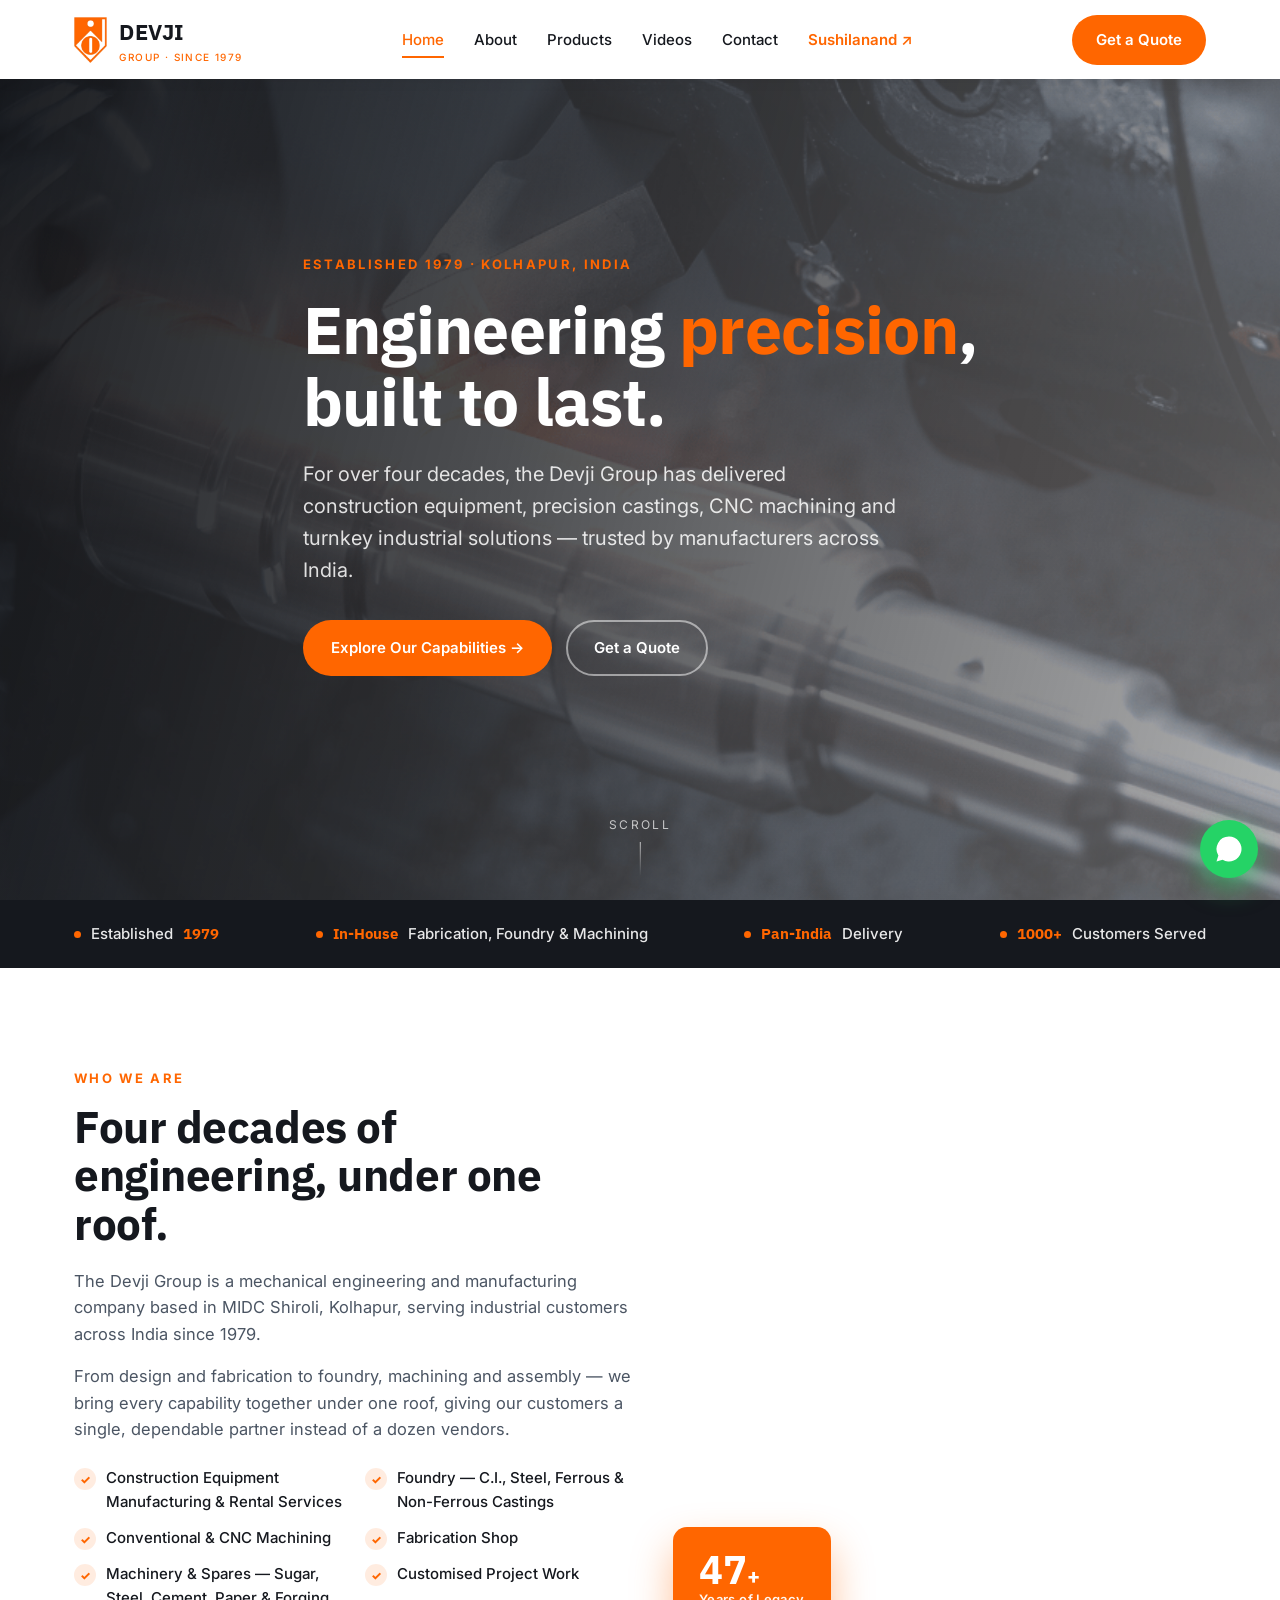
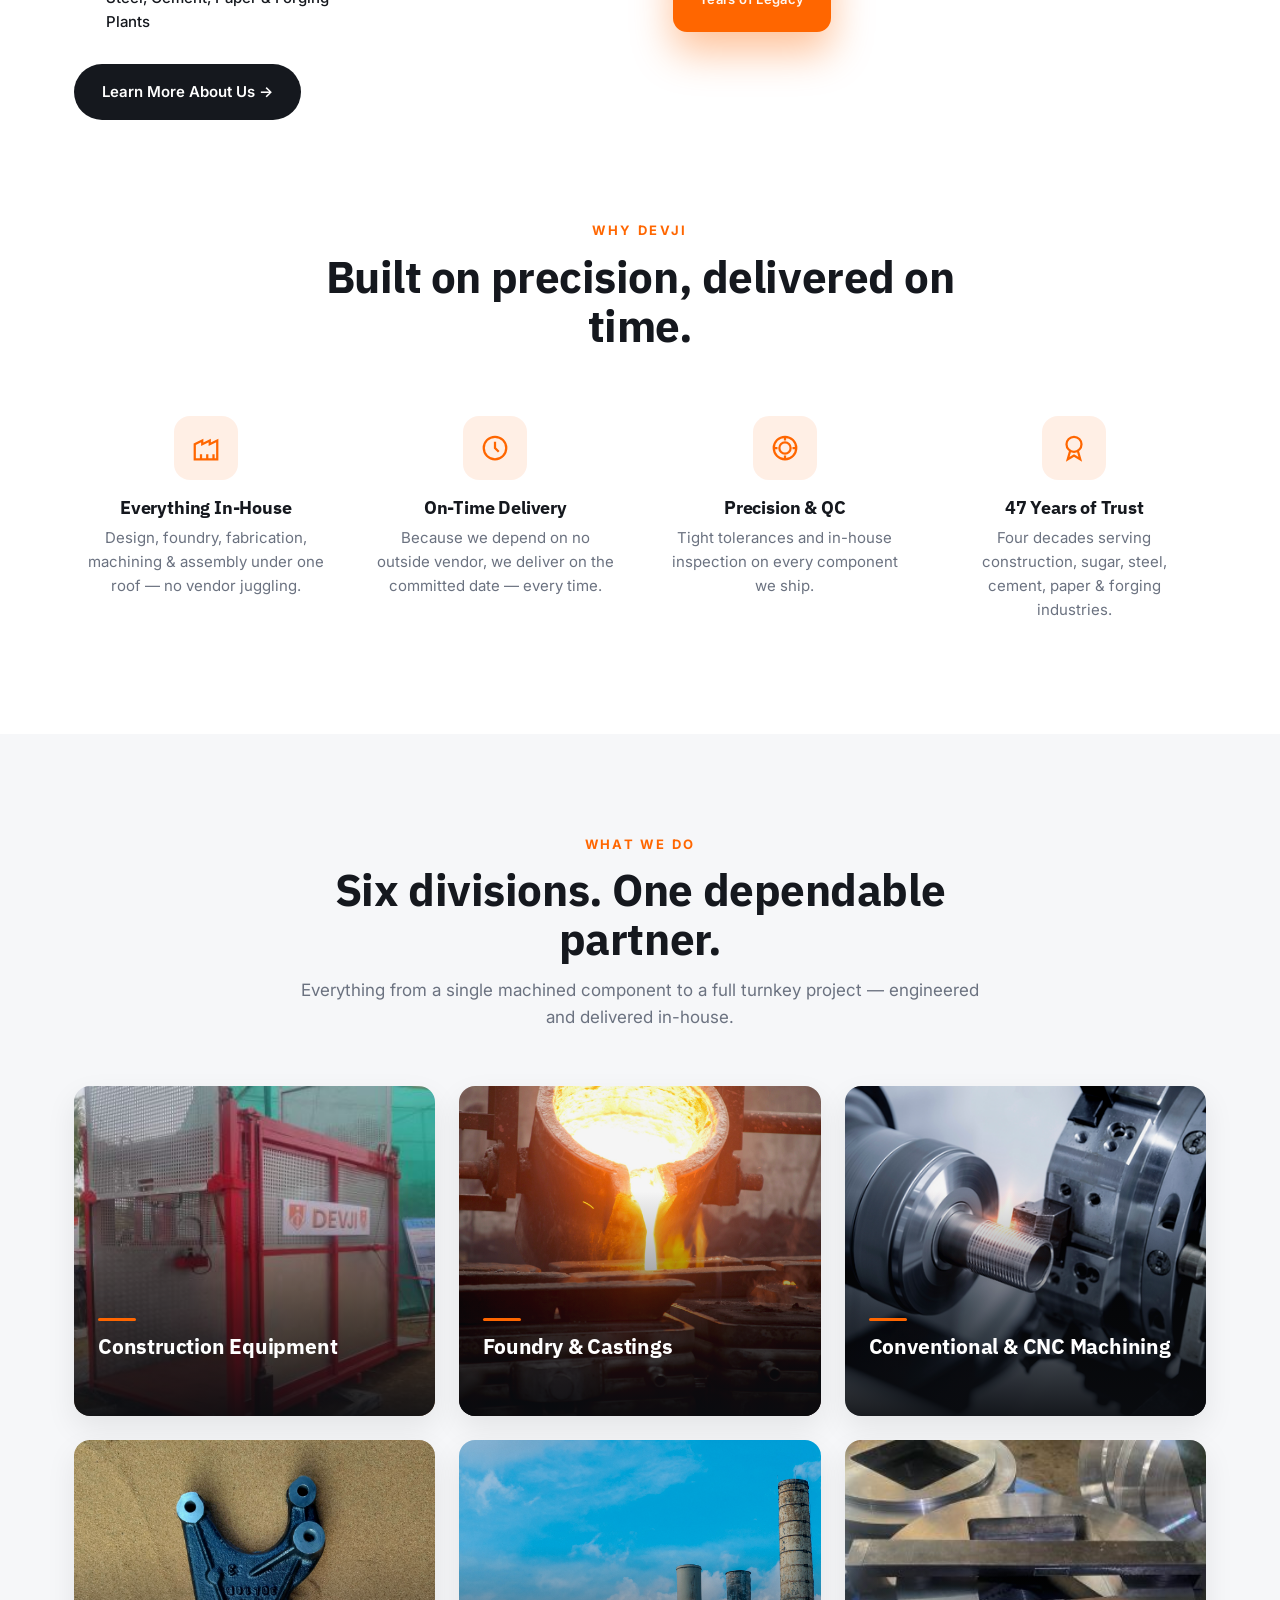
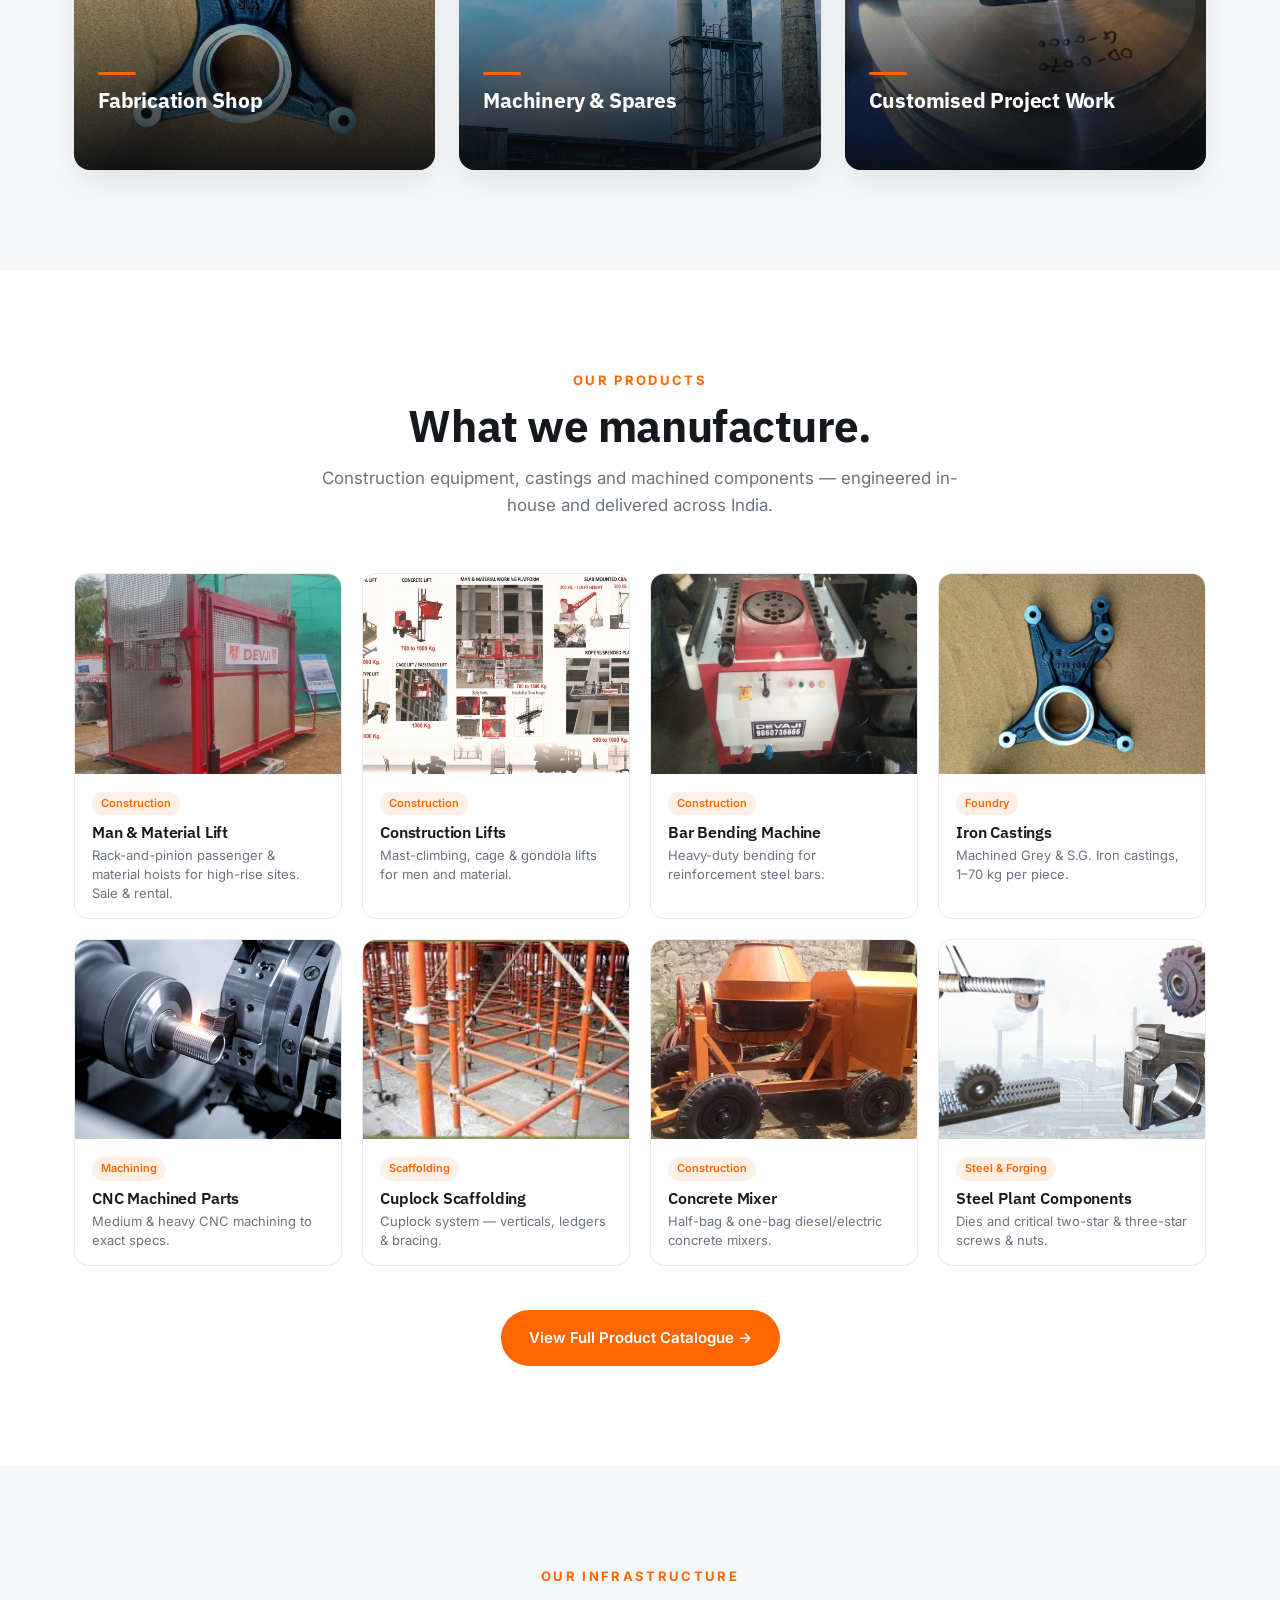
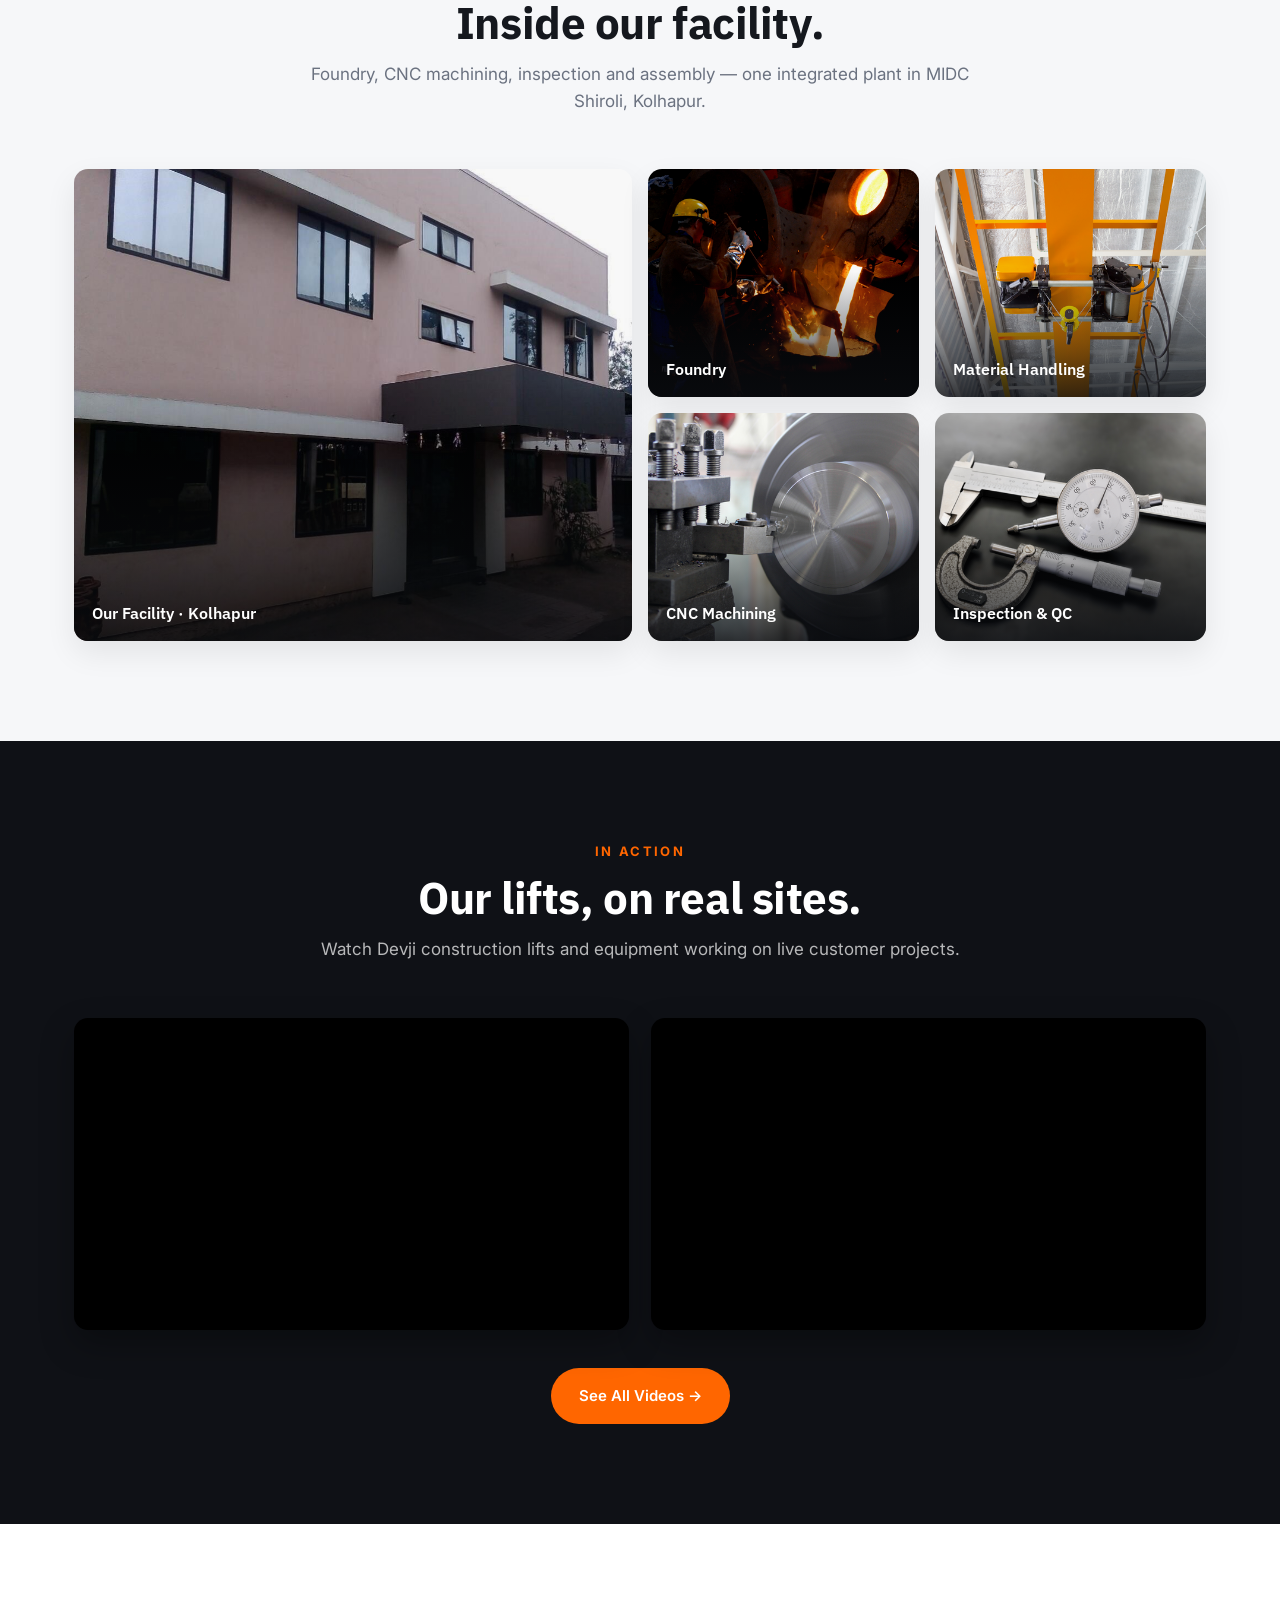
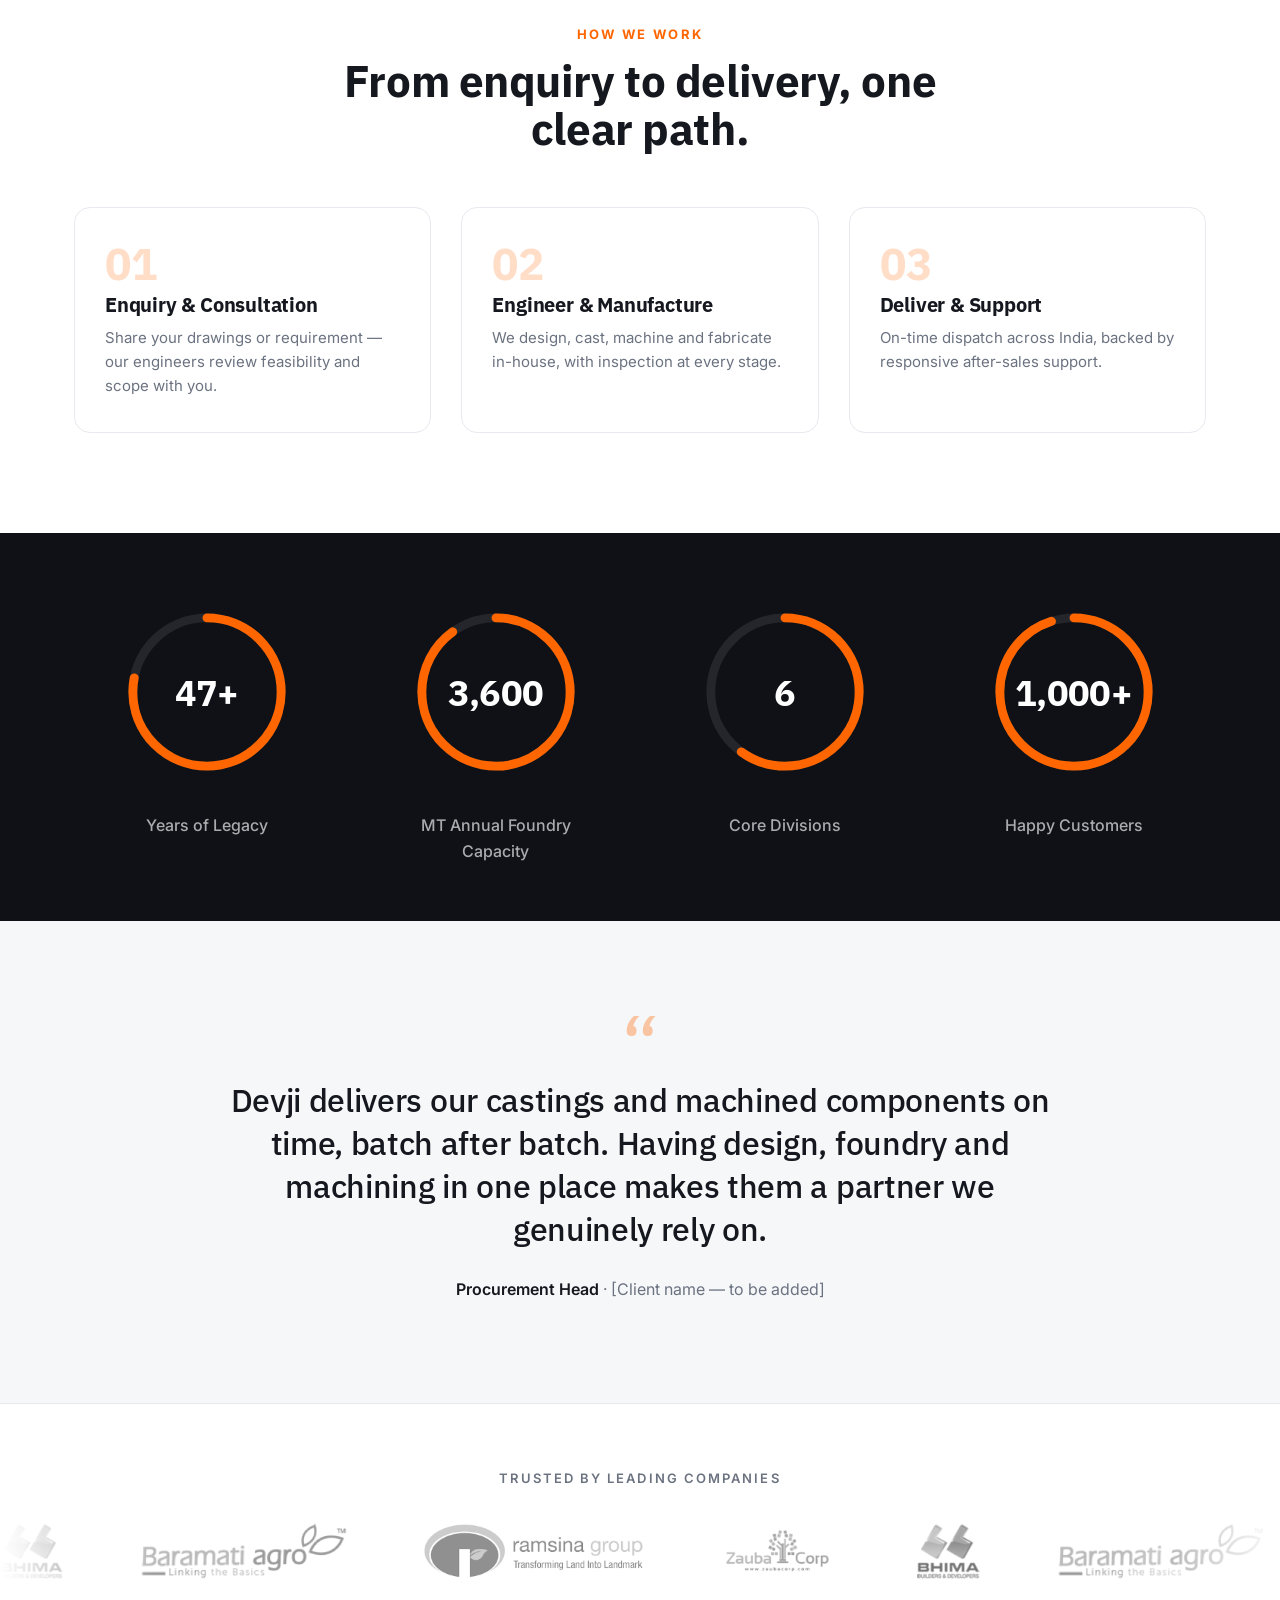
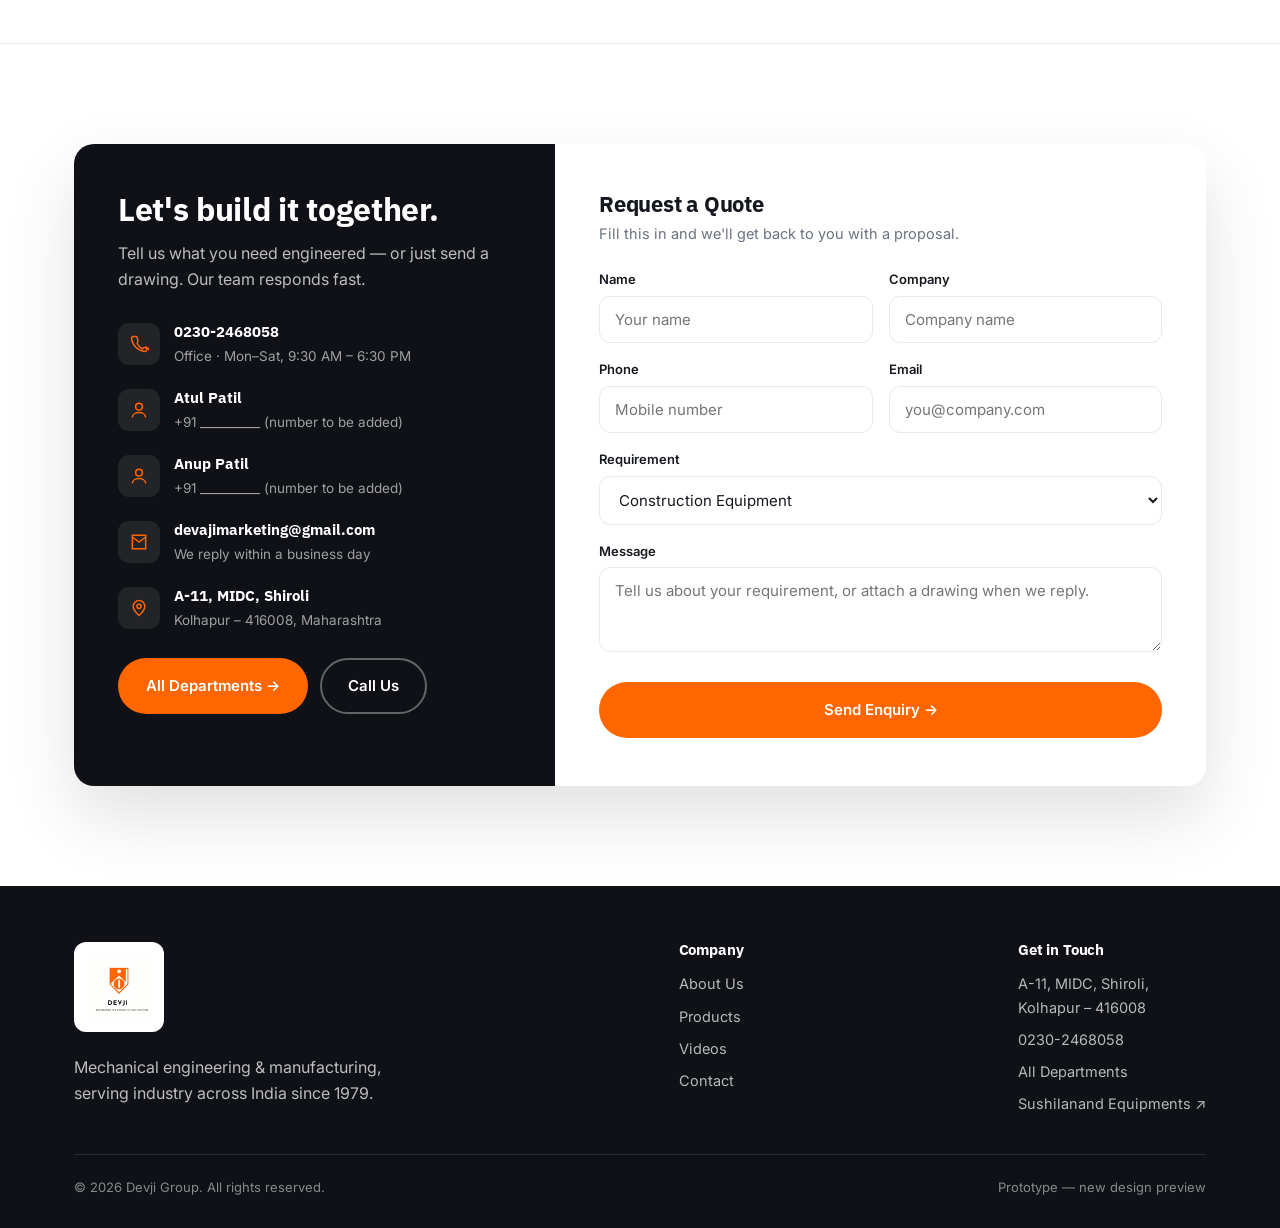
==== commit 003af8e1: "Apply reviewer feedback: rename to Devji Group, rewrite 6 divisions (materials/plant types), sharpen" ====
--- a/index.html
+++ b/index.html
@@ -3,7 +3,7 @@
 <head>
 <meta charset="utf-8">
 <meta name="viewport" content="width=device-width, initial-scale=1">
-<title>Devji Industries — Engineering reliability since 1979</title>
+<title>Devji Group — Engineering reliability since 1979</title>
 <link rel="icon" href="assets/devji-shield.png">
 <link rel="preconnect" href="https://fonts.googleapis.com">
 <link rel="preconnect" href="https://fonts.gstatic.com" crossorigin>
@@ -16,7 +16,7 @@
   <div class="wrap nav">
     <a class="brand" href="index.html">
       <img class="mark-img" src="assets/devji-shield.png" alt="Devji">
-      <span>DEVJI<small>Industries · Since 1979</small></span>
+      <span>DEVJI<small>Group · Since 1979</small></span>
     </a>
     <nav class="links">
       <a href="index.html" class="current">Home</a><a href="about.html">About</a><a href="products.html">Products</a><a href="videos.html">Videos</a><a href="contact.html">Contact</a><a href="sushilanand.html" class="accent">Sushilanand ↗</a>
@@ -37,8 +37,8 @@
   <div class="wrap">
     <div class="hero-inner">
       <div class="eyebrow reveal">Established 1979 · Kolhapur, India</div>
-      <h1 class="reveal d1"><span style="white-space:nowrap">Engineering <span class="rot"><span id="rotWord">reliability</span></span>,</span><br>built to last.</h1>
-      <p class="lead reveal d2">For over four decades, Devji Industries has delivered construction equipment, precision castings, CNC machining and turnkey industrial solutions — trusted by manufacturers across India.</p>
+      <h1 class="reveal d1"><span class="hl">Engineering <span class="rot"><span id="rotWord">reliability</span></span>,</span><br class="hl-br">built to last.</h1>
+      <p class="lead reveal d2">For over four decades, the Devji Group has delivered construction equipment, precision castings, CNC machining and turnkey industrial solutions — trusted by manufacturers across India.</p>
       <div class="hero-cta reveal d3">
         <a class="btn btn-primary" href="#caps">Explore Our Capabilities →</a>
         <a class="btn btn-ghost" href="contact.html">Get a Quote</a>
@@ -52,7 +52,7 @@
 <div class="trust">
   <div class="wrap">
     <div class="item"><span class="dot"></span> Established <b>1979</b></div>
-    <div class="item"><span class="dot"></span> <b>In-House</b> Foundry &amp; CNC</div>
+    <div class="item"><span class="dot"></span> <b>In-House</b> Fabrication, Foundry &amp; Machining</div>
     <div class="item"><span class="dot"></span> <b>Pan-India</b> Delivery</div>
     <div class="item"><span class="dot"></span> <b>1000+</b> Customers Served</div>
   </div>
@@ -64,15 +64,15 @@
     <div>
       <div class="eyebrow reveal">Who We Are</div>
       <h2 class="reveal d1">Four decades of engineering, under one roof.</h2>
-      <p class="reveal d1">Devji Industries is a mechanical engineering and manufacturing company based in MIDC Shiroli, Kolhapur, serving industrial customers across India since 1979.</p>
-      <p class="reveal d2">From design and fabrication to CNC machining, foundry and assembly — we bring every capability together under one roof, giving our customers a single, dependable partner instead of a dozen vendors.</p>
+      <p class="reveal d1">The Devji Group is a mechanical engineering and manufacturing company based in MIDC Shiroli, Kolhapur, serving industrial customers across India since 1979.</p>
+      <p class="reveal d2">From design and fabrication to foundry, machining and assembly — we bring every capability together under one roof, giving our customers a single, dependable partner instead of a dozen vendors.</p>
       <ul class="checks reveal d2">
-        <li><span class="tick">✓</span> Construction Equipment &amp; Rentals</li>
-        <li><span class="tick">✓</span> Foundry &amp; Precision Castings</li>
-        <li><span class="tick">✓</span> Heavy CNC Machining</li>
-        <li><span class="tick">✓</span> Sugar &amp; Steel Plant Machinery</li>
-        <li><span class="tick">✓</span> Forging Dies &amp; Components</li>
-        <li><span class="tick">✓</span> Custom Project Work</li>
+        <li><span class="tick">✓</span> Construction Equipment Manufacturing &amp; Rental Services</li>
+        <li><span class="tick">✓</span> Foundry — C.I., Steel, Ferrous &amp; Non-Ferrous Castings</li>
+        <li><span class="tick">✓</span> Conventional &amp; CNC Machining</li>
+        <li><span class="tick">✓</span> Fabrication Shop</li>
+        <li><span class="tick">✓</span> Machinery &amp; Spares — Sugar, Steel, Cement, Paper &amp; Forging Plants</li>
+        <li><span class="tick">✓</span> Customised Project Work</li>
       </ul>
       <a class="btn btn-dark reveal d3" href="about.html">Learn More About Us →</a>
     </div>
@@ -88,10 +88,10 @@
   <div class="wrap">
     <div class="sec-head"><div class="eyebrow reveal">Why Devji</div><h2 class="reveal d1">Built on precision, delivered on time.</h2></div>
     <div class="why">
-      <div class="why-item reveal"><div class="why-ic"><svg viewBox="0 0 24 24"><path d="M3 21V9l6-3v3l6-3v3l6-3v15z"/><path d="M8 21v-4M13 21v-4M18 21v-4"/></svg></div><h4>Everything In-House</h4><p>Design, foundry, machining &amp; assembly under one roof — no vendor juggling.</p></div>
-      <div class="why-item reveal d1"><div class="why-ic"><svg viewBox="0 0 24 24"><circle cx="12" cy="12" r="9"/><path d="M12 7v5l3 3"/></svg></div><h4>On-Time Delivery</h4><p>Committed timelines, met — because your production can't wait.</p></div>
+      <div class="why-item reveal"><div class="why-ic"><svg viewBox="0 0 24 24"><path d="M3 21V9l6-3v3l6-3v3l6-3v15z"/><path d="M8 21v-4M13 21v-4M18 21v-4"/></svg></div><h4>Everything In-House</h4><p>Design, foundry, fabrication, machining &amp; assembly under one roof — no vendor juggling.</p></div>
+      <div class="why-item reveal d1"><div class="why-ic"><svg viewBox="0 0 24 24"><circle cx="12" cy="12" r="9"/><path d="M12 7v5l3 3"/></svg></div><h4>On-Time Delivery</h4><p>Because we depend on no outside vendor, we deliver on the committed date — every time.</p></div>
       <div class="why-item reveal d2"><div class="why-ic"><svg viewBox="0 0 24 24"><circle cx="12" cy="12" r="9"/><circle cx="12" cy="12" r="4.5"/><path d="M12 3v3M12 18v3M3 12h3M18 12h3"/></svg></div><h4>Precision &amp; QC</h4><p>Tight tolerances and in-house inspection on every component we ship.</p></div>
-      <div class="why-item reveal d3"><div class="why-ic"><svg viewBox="0 0 24 24"><circle cx="12" cy="9" r="6"/><path d="M9 14l-2 7 5-3 5 3-2-7"/></svg></div><h4>47 Years of Trust</h4><p>Four decades serving construction, sugar, steel &amp; forging industries.</p></div>
+      <div class="why-item reveal d3"><div class="why-ic"><svg viewBox="0 0 24 24"><circle cx="12" cy="9" r="6"/><path d="M9 14l-2 7 5-3 5 3-2-7"/></svg></div><h4>47 Years of Trust</h4><p>Four decades serving construction, sugar, steel, cement, paper &amp; forging industries.</p></div>
     </div>
   </div>
 </section>
@@ -105,12 +105,12 @@
       <p class="reveal d2">Everything from a single machined component to a full turnkey project — engineered and delivered in-house.</p>
     </div>
     <div class="caps">
-      <a class="cap reveal" href="products.html"><img src="assets/cap-construction.png" alt="Construction equipment"><div class="cap-body"><div class="cap-bar"></div><h3>Construction Equipment</h3><div class="cap-desc">Mast climbing platforms, man &amp; material hoists, cage &amp; gondola lifts — for sale and rental.</div><span class="cap-more">Explore →</span></div></a>
-      <a class="cap reveal d1" href="products.html"><img src="assets/cap-foundry.png" alt="Foundry"><div class="cap-body"><div class="cap-bar"></div><h3>Foundry &amp; Castings</h3><div class="cap-desc">Machined gray-iron &amp; S.G.-iron castings, with 3,600 MT of annual capacity.</div><span class="cap-more">Explore →</span></div></a>
-      <a class="cap reveal d2" href="products.html"><img src="assets/cap-cnc.png" alt="CNC machining"><div class="cap-body"><div class="cap-bar"></div><h3>CNC Machining</h3><div class="cap-desc">Medium &amp; heavy CNC machining and precision fabrication to exact specs.</div><span class="cap-more">Explore →</span></div></a>
-      <a class="cap reveal" href="products.html"><img src="assets/cap-plant.png" alt="Sugar and steel plant"><div class="cap-body"><div class="cap-bar"></div><h3>Sugar &amp; Steel Plant</h3><div class="cap-desc">Machinery assembly, spares and specialized components for sugar &amp; steel plants.</div><span class="cap-more">Explore →</span></div></a>
-      <a class="cap reveal d1" href="products.html"><img src="assets/cap-lift.jpg" alt="Material handling"><div class="cap-body"><div class="cap-bar"></div><h3>Material Handling</h3><div class="cap-desc">Bespoke lifting &amp; material-handling solutions, engineered to order.</div><span class="cap-more">Explore →</span></div></a>
-      <a class="cap reveal d2" href="products.html"><img src="assets/cap-machining.jpg" alt="Custom project work"><div class="cap-body"><div class="cap-bar"></div><h3>Custom Project Work</h3><div class="cap-desc">Dies, critical screws &amp; nuts, and turnkey fabrication for demanding projects.</div><span class="cap-more">Explore →</span></div></a>
+      <a class="cap reveal" href="products.html"><img src="assets/cat/man-material-lift.jpg" alt="Construction equipment"><div class="cap-body"><div class="cap-bar"></div><h3>Construction Equipment</h3><div class="cap-desc">Manufacturing &amp; rental services — man &amp; material hoists, cage &amp; gondola lifts, mast climbing platforms.</div><span class="cap-more">Explore →</span></div></a>
+      <a class="cap reveal d1" href="products.html"><img src="assets/cap-foundry.png" alt="Foundry"><div class="cap-body"><div class="cap-bar"></div><h3>Foundry &amp; Castings</h3><div class="cap-desc">Castings in C.I., steel, ferrous &amp; non-ferrous — all major grades, machined to spec.</div><span class="cap-more">Explore →</span></div></a>
+      <a class="cap reveal d2" href="products.html"><img src="assets/cap-cnc.png" alt="Machining"><div class="cap-body"><div class="cap-bar"></div><h3>Conventional &amp; CNC Machining</h3><div class="cap-desc">Conventional as well as CNC machining — medium &amp; heavy, to exact tolerances.</div><span class="cap-more">Explore →</span></div></a>
+      <a class="cap reveal" href="products.html"><img src="assets/cat/casting.jpg" alt="Fabrication shop"><div class="cap-body"><div class="cap-bar"></div><h3>Fabrication Shop</h3><div class="cap-desc">In-house fabrication of structures, assemblies &amp; custom steelwork.</div><span class="cap-more">Explore →</span></div></a>
+      <a class="cap reveal d1" href="products.html"><img src="assets/cap-plant.png" alt="Machinery and spares"><div class="cap-body"><div class="cap-bar"></div><h3>Machinery &amp; Spares</h3><div class="cap-desc">Machinery &amp; machinery spares for sugar, steel, cement, paper &amp; forging plants.</div><span class="cap-more">Explore →</span></div></a>
+      <a class="cap reveal d2" href="products.html"><img src="assets/cap-machining.jpg" alt="Customised project work"><div class="cap-body"><div class="cap-bar"></div><h3>Customised Project Work</h3><div class="cap-desc">Bespoke, engineered-to-order project work — designed, built &amp; delivered in-house.</div><span class="cap-more">Explore →</span></div></a>
     </div>
   </div>
 </section>
@@ -262,7 +262,7 @@
       <div class="foot-col"><h4>Company</h4><a href="about.html">About Us</a><a href="products.html">Products</a><a href="videos.html">Videos</a><a href="contact.html">Contact</a></div>
       <div class="foot-col"><h4>Get in Touch</h4><p>A-11, MIDC, Shiroli,<br>Kolhapur – 416008</p><a href="tel:02302468058">0230-2468058</a><a href="contact.html">All Departments</a><a href="sushilanand.html">Sushilanand Equipments ↗</a></div>
     </div>
-    <div class="foot-bottom"><span>© 2026 Devji Industries. All rights reserved.</span><span>Prototype — new design preview</span></div>
+    <div class="foot-bottom"><span>© 2026 Devji Group. All rights reserved.</span><span>Prototype — new design preview</span></div>
   </div>
 </footer>
 
--- a/assets/style.css
+++ b/assets/style.css
@@ -11,8 +11,10 @@
   --radius:16px; --maxw:1180px; --display:'IBM Plex Sans',system-ui,sans-serif;
 }
 *{box-sizing:border-box;margin:0;padding:0}
-html{scroll-behavior:smooth}
-body{font-family:'Inter',system-ui,Arial,sans-serif;color:var(--ink);background:var(--bg);line-height:1.6;-webkit-font-smoothing:antialiased;overflow-x:hidden}
+html{scroll-behavior:smooth;overflow-x:clip;width:100%}
+body{font-family:'Inter',system-ui,Arial,sans-serif;color:var(--ink);background:var(--bg);line-height:1.6;-webkit-font-smoothing:antialiased;overflow-x:clip;width:100%;max-width:100%;position:relative}
+/* keep the headline phrase on one line only on wider screens */
+.hero h1 .hl{white-space:nowrap}
 h1,h2,h3,h4,.display{font-family:var(--display);line-height:1.1;letter-spacing:-.01em}
 a{text-decoration:none;color:inherit}
 img{max-width:100%}
@@ -49,8 +51,8 @@
 .nav .btn{padding:11px 22px}
 .hamb{display:none;flex-direction:column;gap:5px;background:none;border:0;cursor:pointer;padding:6px}
 .hamb span{width:26px;height:2.5px;background:var(--ink);border-radius:2px;transition:.3s}
-.mobile-nav{position:fixed;inset:0;background:#fff;z-index:55;transform:translateX(100%);transition:.35s ease;display:flex;flex-direction:column;justify-content:center;gap:8px;padding:40px}
-.mobile-nav.open{transform:none}
+.mobile-nav{position:fixed;inset:0;background:#fff;z-index:55;opacity:0;visibility:hidden;pointer-events:none;transition:opacity .3s ease, visibility .3s ease;display:flex;flex-direction:column;justify-content:center;gap:8px;padding:40px}
+.mobile-nav.open{opacity:1;visibility:visible;pointer-events:auto}
 .mobile-nav a{font-family:var(--display);font-weight:600;font-size:26px;padding:14px 0;border-bottom:1px solid var(--line)}
 .mobile-nav .btn{margin-top:20px;justify-content:center}
 @media(max-width:860px){nav.links,.nav>.btn{display:none} .hamb{display:flex}}
@@ -267,3 +269,63 @@
 .reveal{opacity:0;transform:translateY(34px);transition:opacity .7s ease,transform .7s ease}
 .reveal.in{opacity:1;transform:none}
 .reveal.d1{transition-delay:.08s}.reveal.d2{transition-delay:.16s}.reveal.d3{transition-delay:.24s}
+
+/* ============ MOBILE / RESPONSIVE FIXES ============ */
+@media (max-width: 700px){
+  /* keep "Engineering <word>," together on line 1; "built to last." on line 2 */
+  .hero h1{font-size:clamp(20px,5.9vw,44px)}
+  .hero h1 .hl{white-space:nowrap}
+  .rot{white-space:nowrap}
+
+  /* section rhythm tighter on phones */
+  section.pad{padding:64px 0}
+  .sec-head{margin-bottom:36px}
+  .wrap{padding:0 20px}
+
+  /* hero buttons stack full-width instead of running off-screen */
+  .hero-cta{flex-direction:column;align-items:stretch}
+  .hero-cta .btn{justify-content:center;width:100%}
+  .btn{padding:13px 22px}
+
+  /* page hero (interior pages) */
+  .page-hero{padding:120px 0 52px}
+
+  /* trust bar wraps cleanly */
+  .trust .wrap{gap:12px 18px;padding:18px 20px}
+  .trust .item{font-size:14px}
+
+  /* gauges: never wider than the column */
+  .stats .wrap{padding:48px 20px;gap:36px 18px}
+  .gauge .ring{width:min(180px,60vw);height:min(180px,60vw)}
+  .gauge svg{width:100%;height:100%}
+  .gauge .val{font-size:clamp(26px,8vw,34px)}
+
+  /* contact: info + form stack, comfortable padding */
+  .c-info,.c-form{padding:34px 24px}
+  .depts{gap:16px}
+
+  /* about float card doesn't hang off the edge */
+  .float-card{left:12px;right:auto;bottom:-18px;padding:16px 20px}
+  .float-card .num{font-size:32px}
+
+  /* infrastructure bento: simpler on phones */
+  .bento{grid-template-columns:1fr 1fr;grid-auto-rows:150px}
+  .bt.big{grid-column:span 2;grid-row:span 1;grid-auto-rows:200px}
+
+  /* testimonials / quotes fit */
+  .testi blockquote{font-size:clamp(19px,5.5vw,24px)}
+
+  /* client marquee smaller */
+  .mtrack{gap:48px}
+  .mtrack img{height:44px}
+
+  /* video grid single column already; keep 16:9 */
+  .vgrid{gap:16px}
+}
+
+@media (max-width: 420px){
+  .wrap{padding:0 16px}
+  .brand{font-size:19px}
+  .brand .mark-img{height:40px}
+  .sec-head h2{font-size:26px}
+}
